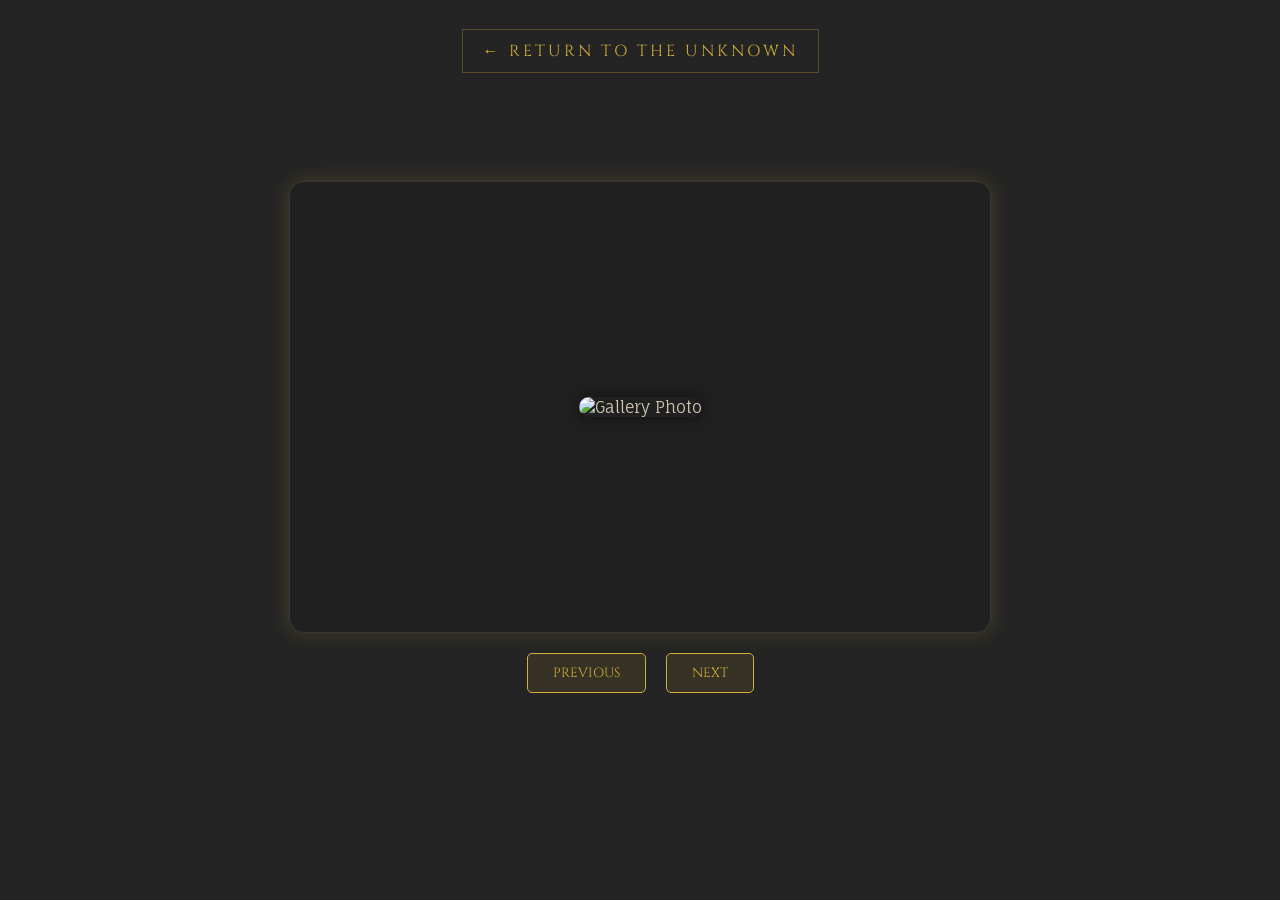
==== album.html @ 3790bbdf "Create album.html" ====
<!DOCTYPE html>
<html lang="en">
<head>
    <meta charset="UTF-8">
    <meta name="viewport" content="width=device-width, initial-scale=1.0">
    <title>Moments of Illumination | Michael Evernaught</title>
    <link href="https://fonts.googleapis.com/css2?family=Cinzel:wght@400;700&family=Fauna+One&display=swap" rel="stylesheet">
    <style>
        body, html { 
            margin: 0; padding: 0; background-color: #242424; 
            color: #d1c7b1; font-family: 'Fauna One', serif;
        }

        .gallery-nav { padding: 40px 20px; text-align: center; }
        .nav-link {
            font-family: 'Cinzel', serif; color: #d4af37; text-decoration: none;
            text-transform: uppercase; letter-spacing: 3px;
            border: 1px solid rgba(212, 175, 55, 0.3); padding: 10px 20px;
        }

        /* Lightbox Container */
        .gallery-wrapper {
            display: flex;
            flex-direction: column;
            align-items: center;
            justify-content: center;
            min-height: 70vh;
            padding: 20px;
        }

        .lightbox {
            width: 700px;
            height: 450px;
            background: rgba(30, 30, 30, 0.6);
            border: 1px solid rgba(255, 255, 255, 0.1);
            box-shadow: 0 0 20px rgba(212, 175, 55, 0.2);
            border-radius: 15px;
            display: flex;
            align-items: center;
            justify-content: center;
            overflow: hidden;
            position: relative;
        }

        .lightbox img {
            max-width: 95%;
            max-height: 95%;
            border-radius: 10px;
            box-shadow: 0 0 15px rgba(0,0,0,0.5);
            transition: opacity 0.5s ease;
        }

        /* Buttons */
        .controls {
            margin-top: 20px;
            display: flex;
            gap: 20px;
        }

        button {
            background: rgba(212, 175, 55, 0.1);
            color: #d4af37;
            border: 1px solid #d4af37;
            padding: 10px 25px;
            font-family: 'Cinzel', serif;
            cursor: pointer;
            border-radius: 5px;
            transition: all 0.3s;
        }

        button:hover {
            background: rgba(212, 175, 55, 0.2);
            box-shadow: 0 0 10px rgba(212, 175, 55, 0.3);
        }

        @media (max-width: 800px) {
            .lightbox { width: 90vw; height: 60vw; }
        }

/* Magical Pixie Dust FX Styles */
.sparkle-trail {
    position: fixed;
    pointer-events: none;
    background: #fff;
    border-radius: 50%;
    z-index: 9999;
    box-shadow: 0 0 10px 1px var(--glow);
    animation: pixie-fade 1.5s cubic-bezier(0.1, 0.4, 0.4, 1) forwards;
}

@keyframes pixie-fade {
    0% { transform: translate(0, 0) scale(1) rotate(0deg); opacity: 0.8; }
    100% { transform: translate(var(--dx), var(--dy)) scale(0) rotate(360deg); opacity: 0; }
}

.magical-pop {
    position: fixed;
    pointer-events: none;
    width: 3px;
    height: 3px;
    background: white;
    z-index: 11000;
    border-radius: 50%;
    animation: pop-out 0.8s ease-out forwards;
}

@keyframes pop-out {
    0% { transform: translate(0, 0) scale(1); opacity: 1; }
    100% { transform: translate(var(--tx), var(--ty)) scale(0); opacity: 0; }
}
    </style>
</head>
<body>

    <div class="gallery-nav">
        <a href="index.html" class="nav-link">← Return to the Unknown</a>
    </div>

    <div class="gallery-wrapper">
        <div class="lightbox" id="lightbox">
            <img id="galleryImg" src="Images/album/1.jpg" alt="Gallery Photo">
        </div>
        <div class="controls">
            <button onclick="changePhoto(-1)">PREVIOUS</button>
            <button onclick="changePhoto(1)">NEXT</button>
        </div>
    </div>

    <script>
        const totalPhotos = 5; 
        let currentIndex = 1;
        const imgElement = document.getElementById('galleryImg');

        function changePhoto(direction) {
            currentIndex += direction;
            if (currentIndex > totalPhotos) currentIndex = 1;
            if (currentIndex < 1) currentIndex = totalPhotos;
            
            imgElement.style.opacity = 0;
            setTimeout(() => {
                imgElement.src = `Images/album/${currentIndex}.jpg`;
                imgElement.style.opacity = 1;
            }, 300);
        }

/**
 * MAGICAL EFFECTS: Pixie Dust & Pop
 */
document.addEventListener('mousemove', function(e) {
    const particlesPerStep = 3; 
    for (let i = 0; i < particlesPerStep; i++) {
        if (Math.random() > 0.4) continue;
        const sparkle = document.createElement('div');
        sparkle.className = 'sparkle-trail';
        const size = Math.random() * 5 + 2;
        sparkle.style.width = size + 'px';
        sparkle.style.height = size + 'px';
        sparkle.style.left = e.clientX + 'px';
        sparkle.style.top = e.clientY + 'px';
        const dx = (Math.random() - 0.5) * 50;
        const dy = (Math.random() * 30) + 10; 
        sparkle.style.setProperty('--dx', `${dx}px`);
        sparkle.style.setProperty('--dy', `${dy}px`);
        const glowColors = ['#d4af37', '#e5c687', '#ffffff', '#f1d38e'];
        const color = glowColors[Math.floor(Math.random() * glowColors.length)];
        sparkle.style.setProperty('--glow', color);
        sparkle.style.background = color;
        document.body.appendChild(sparkle);
        setTimeout(() => sparkle.remove(), 1500);
    }
});

document.addEventListener('mousedown', function(e) {
    const particleCount = 20;
    for (let i = 0; i < particleCount; i++) {
        const particle = document.createElement('div');
        particle.className = 'magical-pop';
        particle.style.left = e.clientX + 'px';
        particle.style.top = e.clientY + 'px';
        const angle = Math.random() * Math.PI * 2;
        const distance = 60 + Math.random() * 100;
        const tx = Math.cos(angle) * distance;
        const ty = Math.sin(angle) * distance;
        particle.style.setProperty('--tx', `${tx}px`);
        particle.style.setProperty('--ty', `${ty}px`);
        const colors = ['#e5c687', '#d4af37', '#ffffff', '#f1d38e'];
        particle.style.background = colors[Math.floor(Math.random() * colors.length)];
        document.body.appendChild(particle);
        setTimeout(() => particle.remove(), 800);
    }
});


    </script>
</body>
</html>
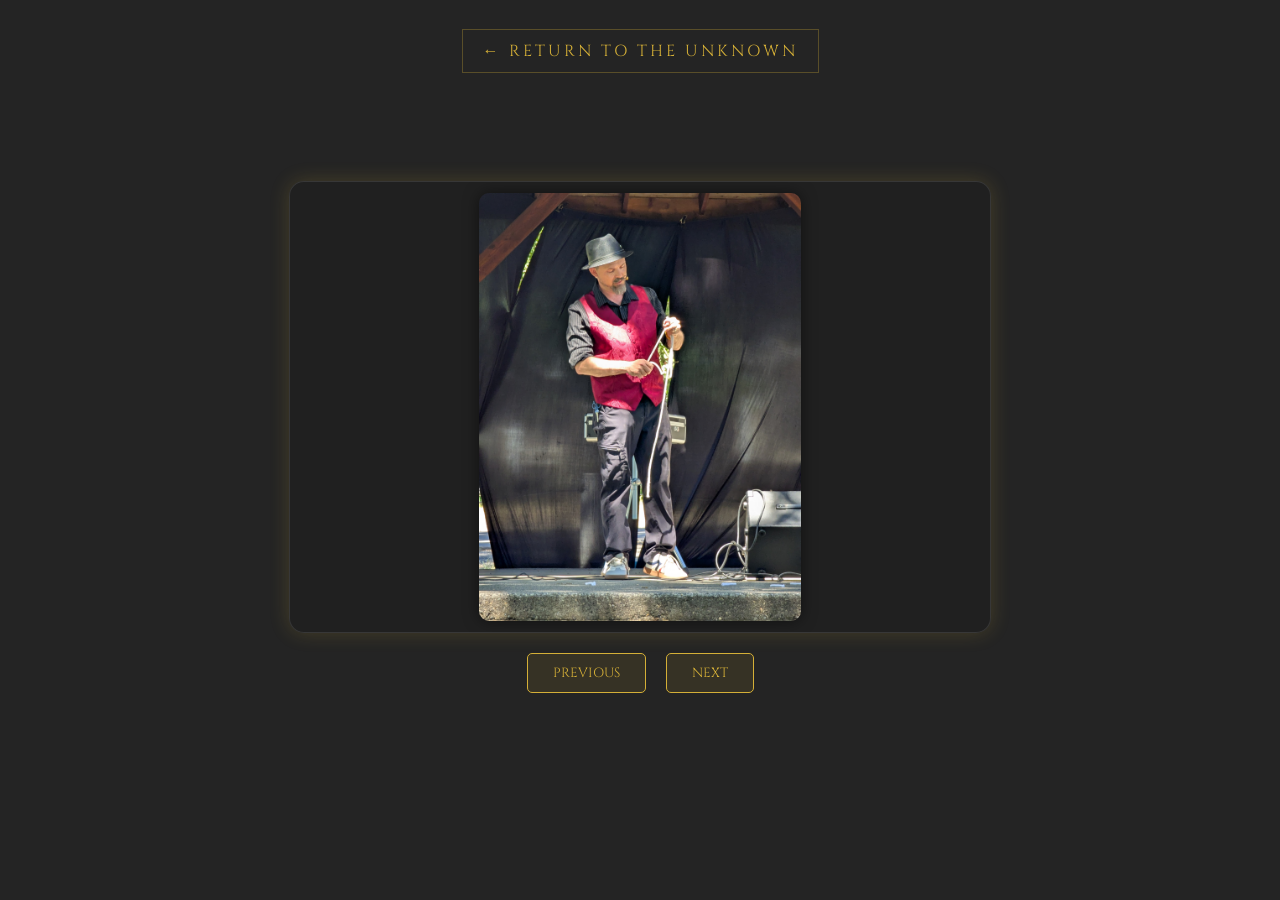
==== commit 662381cf: "Update album.html" ====
--- a/album.html
+++ b/album.html
@@ -118,7 +118,7 @@
 
     <div class="gallery-wrapper">
         <div class="lightbox" id="lightbox">
-            <img id="galleryImg" src="Images/album/1.jpg" alt="Gallery Photo">
+            <img id="galleryImg" src="Images/gallery/1.jpg" alt="Gallery Photo">
         </div>
         <div class="controls">
             <button onclick="changePhoto(-1)">PREVIOUS</button>
@@ -138,7 +138,7 @@
             
             imgElement.style.opacity = 0;
             setTimeout(() => {
-                imgElement.src = `Images/album/${currentIndex}.jpg`;
+                imgElement.src = `Images/gallery/${currentIndex}.jpg`;
                 imgElement.style.opacity = 1;
             }, 300);
         }
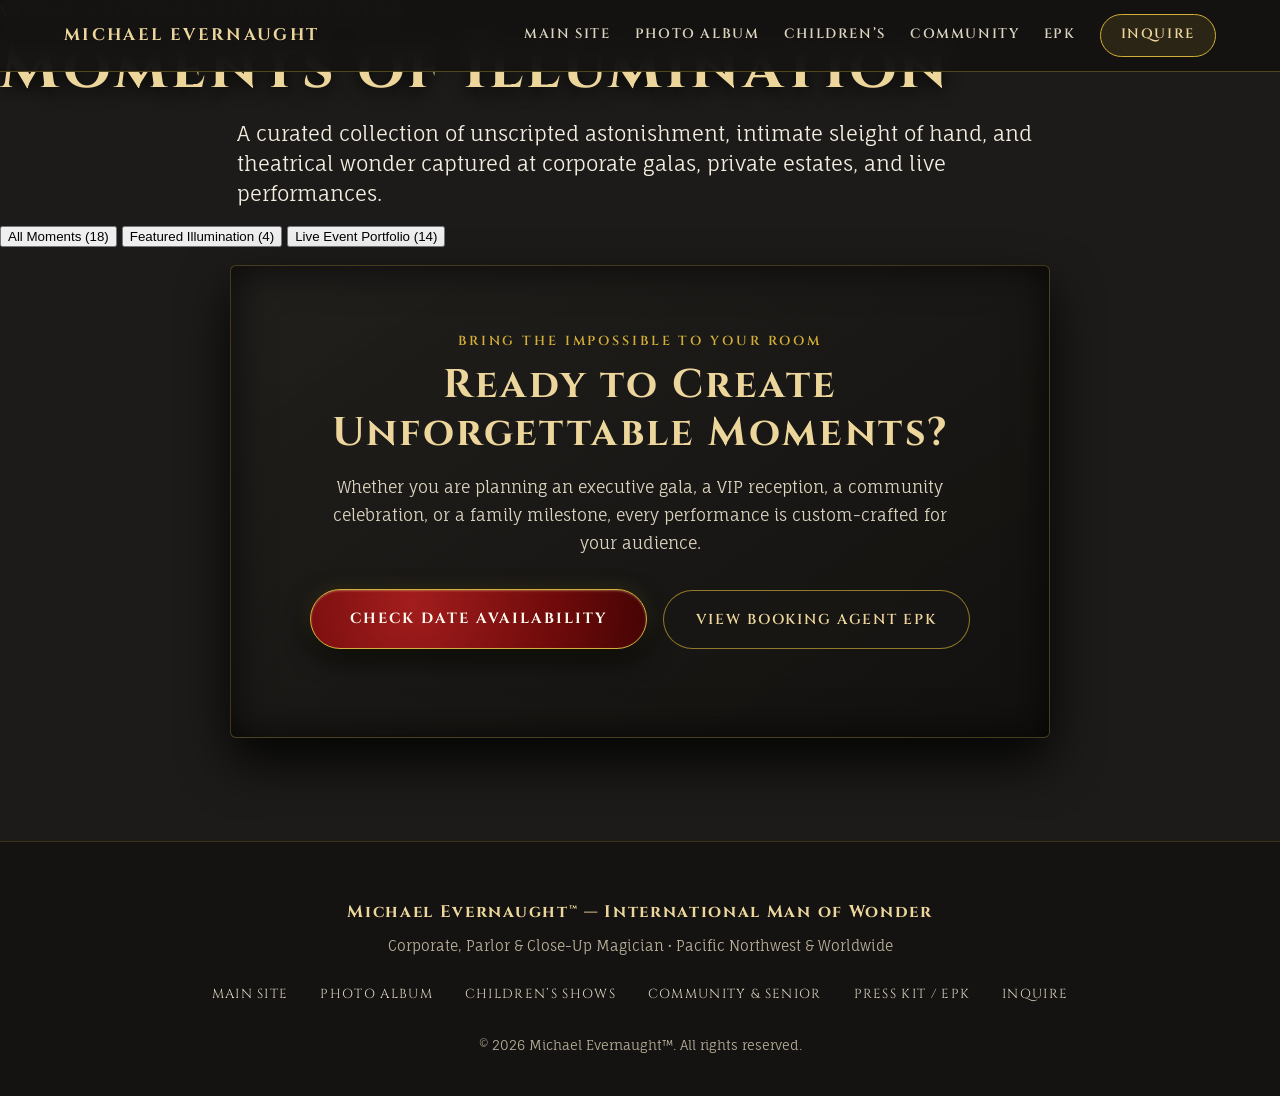
==== commit 06853f27: "Update album.html" ====
--- a/album.html
+++ b/album.html
@@ -3,194 +3,171 @@
 <head>
     <meta charset="UTF-8">
     <meta name="viewport" content="width=device-width, initial-scale=1.0">
-    <title>Moments of Illumination | Michael Evernaught</title>
-    <link href="https://fonts.googleapis.com/css2?family=Cinzel:wght@400;700&family=Fauna+One&display=swap" rel="stylesheet">
-    <style>
-        body, html { 
-            margin: 0; padding: 0; background-color: #242424; 
-            color: #d1c7b1; font-family: 'Fauna One', serif;
-        }
 
-        .gallery-nav { padding: 40px 20px; text-align: center; }
-        .nav-link {
-            font-family: 'Cinzel', serif; color: #d4af37; text-decoration: none;
-            text-transform: uppercase; letter-spacing: 3px;
-            border: 1px solid rgba(212, 175, 55, 0.3); padding: 10px 20px;
-        }
+    <!-- Primary Meta Tags -->
+    <title>Moments of Illumination — Photo Portfolio | Michael Evernaught</title>
+    <meta name="title" content="Moments of Illumination — Photo Portfolio | Michael Evernaught">
+    <meta name="description" content="Explore Moments of Illumination: live photography capturing Michael Evernaught's close-up sleight of hand, parlor magic, and astonished audiences at corporate galas and private events.">
+    <meta name="keywords" content="michael evernaught photos, live magic photography, corporate magician portfolio, sleight of hand gallery, moments of illumination">
+    <meta name="author" content="Michael Evernaught">
+    <link rel="canonical" href="https://michaelevernaught.com/album.html">
 
-        /* Lightbox Container */
-        .gallery-wrapper {
-            display: flex;
-            flex-direction: column;
-            align-items: center;
-            justify-content: center;
-            min-height: 70vh;
-            padding: 20px;
-        }
+    <!-- Open Graph / Facebook -->
+    <meta property="og:type" content="website">
+    <meta property="og:url" content="https://michaelevernaught.com/album.html">
+    <meta property="og:title" content="Moments of Illumination — Photo Portfolio | Michael Evernaught">
+    <meta property="og:description" content="A curated visual archive of live close-up sleight of hand, parlor illusions, and unforgettable guest reactions.">
+    <meta property="og:image" content="https://michaelevernaught.com/Images/hero.png">
 
-        .lightbox {
-            width: 700px;
-            height: 450px;
-            background: rgba(30, 30, 30, 0.6);
-            border: 1px solid rgba(255, 255, 255, 0.1);
-            box-shadow: 0 0 20px rgba(212, 175, 55, 0.2);
-            border-radius: 15px;
-            display: flex;
-            align-items: center;
-            justify-content: center;
-            overflow: hidden;
-            position: relative;
-        }
+    <!-- Twitter -->
+    <meta name="twitter:card" content="summary_large_image">
+    <meta name="twitter:url" content="https://michaelevernaught.com/album.html">
+    <meta name="twitter:title" content="Moments of Illumination — Photo Portfolio | Michael Evernaught">
+    <meta name="twitter:description" content="A curated visual archive of live close-up sleight of hand, parlor illusions, and unforgettable guest reactions.">
+    <meta name="twitter:image" content="https://michaelevernaught.com/Images/hero.png">
 
-        .lightbox img {
-            max-width: 95%;
-            max-height: 95%;
-            border-radius: 10px;
-            box-shadow: 0 0 15px rgba(0,0,0,0.5);
-            transition: opacity 0.5s ease;
-        }
+    <!-- Preconnect & Google Fonts -->
+    <link rel="preconnect" href="https://fonts.googleapis.com">
+    <link rel="preconnect" href="https://fonts.gstatic.com" crossorigin>
+    <link rel="stylesheet" href="https://fonts.googleapis.com/css2?family=Cinzel:wght@400;600;700&family=Fauna+One&display=swap">
 
-        /* Buttons */
-        .controls {
-            margin-top: 20px;
-            display: flex;
-            gap: 20px;
-        }
+    <!-- Structured Data: ImageGallery -->
+    <script type="application/ld+json">
+    {
+      "@context": "https://schema.org",
+      "@type": "ImageGallery",
+      "name": "Moments of Illumination — Michael Evernaught Live Performance Portfolio",
+      "description": "Photographic portfolio of Michael Evernaught performing close-up, roaming cocktail, and parlor stage magic across the Pacific Northwest and worldwide.",
+      "url": "https://michaelevernaught.com/album.html",
+      "author": {
+        "@type": "Person",
+        "name": "Michael Evernaught"
+      }
+    }
+    </script>
 
-        button {
-            background: rgba(212, 175, 55, 0.1);
-            color: #d4af37;
-            border: 1px solid #d4af37;
-            padding: 10px 25px;
-            font-family: 'Cinzel', serif;
-            cursor: pointer;
-            border-radius: 5px;
-            transition: all 0.3s;
-        }
-
-        button:hover {
-            background: rgba(212, 175, 55, 0.2);
-            box-shadow: 0 0 10px rgba(212, 175, 55, 0.3);
-        }
-
-        @media (max-width: 800px) {
-            .lightbox { width: 90vw; height: 60vw; }
-        }
-
-/* Magical Pixie Dust FX Styles */
-.sparkle-trail {
-    position: fixed;
-    pointer-events: none;
-    background: #fff;
-    border-radius: 50%;
-    z-index: 9999;
-    box-shadow: 0 0 10px 1px var(--glow);
-    animation: pixie-fade 1.5s cubic-bezier(0.1, 0.4, 0.4, 1) forwards;
-}
-
-@keyframes pixie-fade {
-    0% { transform: translate(0, 0) scale(1) rotate(0deg); opacity: 0.8; }
-    100% { transform: translate(var(--dx), var(--dy)) scale(0) rotate(360deg); opacity: 0; }
-}
-
-.magical-pop {
-    position: fixed;
-    pointer-events: none;
-    width: 3px;
-    height: 3px;
-    background: white;
-    z-index: 11000;
-    border-radius: 50%;
-    animation: pop-out 0.8s ease-out forwards;
-}
-
-@keyframes pop-out {
-    0% { transform: translate(0, 0) scale(1); opacity: 1; }
-    100% { transform: translate(var(--tx), var(--ty)) scale(0); opacity: 0; }
-}
-    </style>
+    <link rel="stylesheet" href="./Styles/style.css">
 </head>
 <body>
+    <!-- UNIFIED STICKY NAVIGATION -->
+    <nav class="site-nav" aria-label="Primary Navigation">
+        <div class="nav-container">
+            <a href="./index.html" class="nav-brand">Michael Evernaught</a>
+            <button class="nav-toggle" type="button" aria-expanded="false" aria-controls="primary-nav-links" aria-label="Toggle navigation menu">
+                <span class="nav-toggle-bar"></span>
+                <span class="nav-toggle-bar"></span>
+                <span class="nav-toggle-bar"></span>
+            </button>
+            <div class="nav-links" id="primary-nav-links">
+                <a href="./index.html">Main Site</a>
+                <a href="./album.html" aria-current="page">Photo Album</a>
+                <a href="./childrens.html">Children&rsquo;s</a>
+                <a href="./community.html">Community</a>
+                <a href="./epk.html">EPK</a>
+                <a href="./index.html#contact" class="nav-cta">Inquire</a>
+            </div>
+        </div>
+    </nav>
 
-    <div class="gallery-nav">
-        <a href="index.html" class="nav-link">← Return to the Unknown</a>
+    <!-- ACCESSIBLE FULL-SCREEN LIGHTBOX MODAL -->
+    <div id="lightbox" role="dialog" aria-modal="true" aria-label="Enlarged Portfolio Photograph" onclick="closeLightbox()">
+        <button type="button" class="close-lightbox" aria-label="Close gallery view" onclick="event.stopPropagation(); closeLightbox();">&times;</button>
+        <button type="button" id="lightbox-prev" class="lightbox-nav prev" aria-label="Previous image" onclick="event.stopPropagation(); navigateLightbox(-1);">&#10094;</button>
+        <div id="lightbox-content-container" onclick="event.stopPropagation()">
+            <img id="lightbox-img" src="" alt="">
+            <video id="lightbox-video" controls playsinline></video>
+            <div class="lightbox-meta">
+                <div id="lightbox-caption"></div>
+                <div id="lightbox-counter"></div>
+            </div>
+        </div>
+        <button type="button" id="lightbox-next" class="lightbox-nav next" aria-label="Next image" onclick="event.stopPropagation(); navigateLightbox(1);">&#10095;</button>
     </div>
 
-    <div class="gallery-wrapper">
-        <div class="lightbox" id="lightbox">
-            <img id="galleryImg" src="Images/gallery/1.jpg" alt="Gallery Photo">
+    <main id="top">
+        <!-- 1. INNER-PAGE HEADER -->
+        <header class="page-header">
+            <div class="page-header-inner">
+                <p class="hero-kicker">Visual Archive &amp; Live Portfolio</p>
+                <h1>Moments of Illumination</h1>
+                <p class="subtitle">
+                    A curated collection of unscripted astonishment, intimate sleight of hand, and theatrical wonder captured at corporate galas, private estates, and live performances.
+                </p>
+            </div>
+        </header>
+
+        <!-- 2. INTERACTIVE PORTFOLIO FILTER & PHOTO GRID -->
+        <section class="album-section" aria-label="Photography Portfolio">
+            <div class="album-filter-bar" role="group" aria-label="Filter photographs by collection">
+                <button type="button" class="filter-btn active" data-filter="all" aria-pressed="true">All Moments (18)</button>
+                <button type="button" class="filter-btn" data-filter="featured" aria-pressed="false">Featured Illumination (4)</button>
+                <button type="button" class="filter-btn" data-filter="events" aria-pressed="false">Live Event Portfolio (14)</button>
+            </div>
+
+            <div id="album-grid" class="album-grid" aria-live="polite">
+                <!-- Populated dynamically by Scripts/main.js -->
+            </div>
+        </section>
+
+        <!-- 3. BOTTOM BOOKING CTA -->
+        <section class="contact-wrap" style="padding-top: 1rem;">
+            <div class="contact-card filigree-frame">
+                <p class="section-eyebrow">Bring the Impossible to Your Room</p>
+                <h2 class="section-title">Ready to Create Unforgettable Moments?</h2>
+                <p class="contact-subtext">
+                    Whether you are planning an executive gala, a VIP reception, a community celebration, or a family milestone, every performance is custom-crafted for your audience.
+                </p>
+                <div class="hero-cta-group" style="margin-bottom: 1.5rem;">
+                    <a href="./index.html#contact" class="wax-seal">Check Date Availability</a>
+                    <a href="./epk.html" class="btn-secondary">View Booking Agent EPK</a>
+                </div>
+            </div>
+        </section>
+    </main>
+
+    <footer class="site-footer">
+        <div class="footer-inner">
+            <p class="footer-brand">Michael Evernaught&trade; &mdash; International Man of Wonder</p>
+            <p class="footer-meta">Corporate, Parlor &amp; Close-Up Magician &bull; Pacific Northwest &amp; Worldwide</p>
+            <nav class="footer-links" aria-label="Footer Navigation">
+                <a href="./index.html">Main Site</a>
+                <a href="./album.html" aria-current="page">Photo Album</a>
+                <a href="./childrens.html">Children&rsquo;s Shows</a>
+                <a href="./community.html">Community &amp; Senior</a>
+                <a href="./epk.html">Press Kit / EPK</a>
+                <a href="./index.html#contact">Inquire</a>
+            </nav>
+            <p class="footer-copy">&copy; 2026 Michael Evernaught&trade;. All rights reserved.</p>
         </div>
-        <div class="controls">
-            <button onclick="changePhoto(-1)">PREVIOUS</button>
-            <button onclick="changePhoto(1)">NEXT</button>
-        </div>
-    </div>
+    </footer>
 
+    <!-- Portfolio Dataset: Featured Illumination (Images/gallery/1..4) + Live Event Portfolio (Images/1..14) -->
     <script>
-        const totalPhotos = 5; 
-        let currentIndex = 1;
-        const imgElement = document.getElementById('galleryImg');
+        const albumPhotos = [
+            // Featured Illumination Series (Images/gallery/)
+            { src: './Images/gallery/1.jpg', category: 'featured', tag: 'Featured Illumination', caption: 'In the spotlight — classical sleight of hand framed in shadow and gold' },
+            { src: './Images/gallery/2.jpg', category: 'featured', tag: 'Featured Illumination', caption: 'A study in mystery — precision card artistry in intimate lighting' },
+            { src: './Images/gallery/3.jpg', category: 'featured', tag: 'Featured Illumination', caption: 'The threshold of wonder — theatrical illusion and psychological intrigue' },
+            { src: './Images/gallery/4.jpg', category: 'featured', tag: 'Featured Illumination', caption: 'An unforgettable finale — captivating the room in shared disbelief' },
 
-        function changePhoto(direction) {
-            currentIndex += direction;
-            if (currentIndex > totalPhotos) currentIndex = 1;
-            if (currentIndex < 1) currentIndex = totalPhotos;
-            
-            imgElement.style.opacity = 0;
-            setTimeout(() => {
-                imgElement.src = `Images/gallery/${currentIndex}.jpg`;
-                imgElement.style.opacity = 1;
-            }, 300);
-        }
-
-/**
- * MAGICAL EFFECTS: Pixie Dust & Pop
- */
-document.addEventListener('mousemove', function(e) {
-    const particlesPerStep = 3; 
-    for (let i = 0; i < particlesPerStep; i++) {
-        if (Math.random() > 0.4) continue;
-        const sparkle = document.createElement('div');
-        sparkle.className = 'sparkle-trail';
-        const size = Math.random() * 5 + 2;
-        sparkle.style.width = size + 'px';
-        sparkle.style.height = size + 'px';
-        sparkle.style.left = e.clientX + 'px';
-        sparkle.style.top = e.clientY + 'px';
-        const dx = (Math.random() - 0.5) * 50;
-        const dy = (Math.random() * 30) + 10; 
-        sparkle.style.setProperty('--dx', `${dx}px`);
-        sparkle.style.setProperty('--dy', `${dy}px`);
-        const glowColors = ['#d4af37', '#e5c687', '#ffffff', '#f1d38e'];
-        const color = glowColors[Math.floor(Math.random() * glowColors.length)];
-        sparkle.style.setProperty('--glow', color);
-        sparkle.style.background = color;
-        document.body.appendChild(sparkle);
-        setTimeout(() => sparkle.remove(), 1500);
-    }
-});
-
-document.addEventListener('mousedown', function(e) {
-    const particleCount = 20;
-    for (let i = 0; i < particleCount; i++) {
-        const particle = document.createElement('div');
-        particle.className = 'magical-pop';
-        particle.style.left = e.clientX + 'px';
-        particle.style.top = e.clientY + 'px';
-        const angle = Math.random() * Math.PI * 2;
-        const distance = 60 + Math.random() * 100;
-        const tx = Math.cos(angle) * distance;
-        const ty = Math.sin(angle) * distance;
-        particle.style.setProperty('--tx', `${tx}px`);
-        particle.style.setProperty('--ty', `${ty}px`);
-        const colors = ['#e5c687', '#d4af37', '#ffffff', '#f1d38e'];
-        particle.style.background = colors[Math.floor(Math.random() * colors.length)];
-        document.body.appendChild(particle);
-        setTimeout(() => particle.remove(), 800);
-    }
-});
-
-
+            // Live Event Portfolio (Images/1..14)
+            { src: './Images/1.jpg', category: 'events', tag: 'VIP Close-Up', caption: 'Intimate close-up sleight of hand captivating VIP reception guests' },
+            { src: './Images/2.jpg', category: 'events', tag: 'Roaming Magic', caption: 'Michael Evernaught performing interactive card magic during cocktail hour' },
+            { src: './Images/3.jpg', category: 'events', tag: 'Parlor Experience', caption: 'Astonished guest reactions during a live parlor magic showcase' },
+            { src: './Images/4.jpg', category: 'events', tag: 'Sleight of Hand', caption: 'Precision sleight of hand performed inches from the audience' },
+            { src: './Images/5.jpg', category: 'events', tag: 'Stage & Gala', caption: 'Theatrical storytelling and psychological illusion on stage' },
+            { src: './Images/6.jpg', category: 'events', tag: 'Corporate Event', caption: 'Engaging executives and guests with interactive close-up wonder' },
+            { src: './Images/7.jpg', category: 'events', tag: 'Gala Evening', caption: 'Shared laughter and disbelief during an evening gala performance' },
+            { src: './Images/8.jpg', category: 'events', tag: 'Private Gathering', caption: 'Bespoke parlor magic crafted for distinguished private celebrations' },
+            { src: './Images/9.jpg', category: 'events', tag: 'Cocktail Reception', caption: 'Roaming cocktail hour magic that sparks effortless conversation' },
+            { src: './Images/10.jpg', category: 'events', tag: 'Pacific Northwest', caption: 'A moment of impossible mystery in the Columbia River Gorge' },
+            { src: './Images/11.jpg', category: 'events', tag: 'Audience Spotlight', caption: 'Celebrated audience participation during a featured stage routine' },
+            { src: './Images/12.jpg', category: 'events', tag: 'Close-Up Miracle', caption: 'Up-close illusions leaving guests with a lasting personal memory' },
+            { src: './Images/13.jpg', category: 'events', tag: 'Luxury Entertainment', caption: 'Refined evening entertainment for corporate and VIP events' },
+            { src: './Images/14.png', category: 'events', tag: 'Portrait', caption: 'Michael Evernaught — International Man of Wonder' }
+        ];
     </script>
+    <script src="./Scripts/main.js"></script>
+    <script type="module" src="https://static.cloudflareinsights.com/beacon.min.js/v4bc70e2c01a94c73b74392e4234840661791215815920" integrity="sha512-L0ha0OXavK/8okipN9F8BtP84dg9DUhPERbBXzwI6dgTA55d2+yweo3pn5CSFYs45/r8md2+xvUPtTdvTNRfjA==" data-cf-beacon='{"version":"2024.11.0","token":"f55f7c24190f4b25b5bda3b40b093743","r":1,"spa":2}' crossorigin="anonymous"></script>
 </body>
 </html>
--- a/Styles/style.css
+++ b/Styles/style.css
@@ -0,0 +1,1278 @@
+/* ==========================================
+   1. CSS Variables & Design Tokens
+   ========================================== */
+:root {
+    /* Typography (Loaded via <link rel="preconnect"> in index.html) */
+    --font-main: 'Fauna One', Georgia, serif;
+    --font-heading: 'Cinzel', Georgia, serif;
+
+    /* Luxury Dark Palette (WCAG AA/AAA Calibrated) */
+    --color-bg-base: #1c1b19;
+    --color-bg-alt: #24221f;
+    --color-bg-elevated: #141311;
+    --color-text: #ddd4c0;          /* >10.5:1 on #1c1b19 (WCAG AAA) */
+    --color-text-muted: #b8ae99;    /* >6.8:1 on #1c1b19 (WCAG AA+) */
+    --color-gold: #d4af37;          /* >7.8:1 on #1c1b19 (WCAG AAA) */
+    --color-gold-light: #edd69c;    /* >11.8:1 on #1c1b19 (WCAG AAA) */
+    --color-gold-dim: rgba(212, 175, 55, 0.32);
+
+    /* Borders & Depth */
+    --border-gold: 1px solid var(--color-gold-dim);
+    --border-gold-strong: 1.5px solid var(--color-gold);
+    --shadow-heavy: 0 24px 50px rgba(0, 0, 0, 0.82);
+    --shadow-subtle: 0 10px 30px rgba(0, 0, 0, 0.45);
+}
+
+/* ==========================================
+   2. Global Resets & Base Typography
+   ========================================== */
+*, *::before, *::after {
+    box-sizing: border-box;
+}
+
+html {
+    scroll-behavior: smooth;
+    scroll-padding-top: 84px;
+}
+
+body {
+    margin: 0;
+    padding: 0;
+    background-color: var(--color-bg-base);
+    color: var(--color-text);
+    font-family: var(--font-main);
+    font-size: 1rem;
+    line-height: 1.75;
+    overflow-x: hidden;
+    -webkit-font-smoothing: antialiased;
+    -moz-osx-font-smoothing: grayscale;
+}
+
+/* Shared Display Heading Font */
+h1, h2, h3,
+.nav-brand, .nav-links a,
+.hero-kicker, .wax-seal, .btn-secondary, .btn-epk,
+.experience-tag, .form-group label,
+#lightbox-caption, .close-lightbox {
+    font-family: var(--font-heading);
+}
+
+/* Focus Visibility for Keyboard Accessibility */
+a:focus-visible,
+button:focus-visible,
+input:focus-visible,
+select:focus-visible,
+textarea:focus-visible {
+    outline: 2px solid var(--color-gold-light);
+    outline-offset: 3px;
+}
+
+/* ==========================================
+   3. Reusable Layout & Framing Primitives
+   ========================================== */
+.section-header {
+    max-width: 780px;
+    margin: 0 auto 3rem auto;
+    text-align: center;
+}
+
+.section-eyebrow {
+    margin: 0 0 0.5rem 0;
+    font-family: var(--font-heading);
+    font-size: 0.82rem;
+    font-weight: 600;
+    letter-spacing: 0.22em;
+    text-transform: uppercase;
+    color: var(--color-gold);
+}
+
+.section-title {
+    margin: 0 0 1rem 0;
+    font-size: clamp(1.85rem, 3.5vw, 2.5rem);
+    font-weight: 700;
+    letter-spacing: 0.06em;
+    line-height: 1.2;
+    color: var(--color-gold-light);
+}
+
+.section-title-sm {
+    margin: 0;
+    font-size: clamp(1.25rem, 2.2vw, 1.5rem);
+    font-weight: 600;
+    letter-spacing: 0.12em;
+    text-transform: uppercase;
+    color: var(--color-gold-light);
+}
+
+.section-lead {
+    margin: 0 auto;
+    max-width: 65ch;
+    font-size: 1.05rem;
+    line-height: 1.75;
+    color: var(--color-text);
+}
+
+.filigree-frame {
+    position: relative;
+    padding: clamp(2rem, 5vw, 4rem) clamp(1.5rem, 4.5vw, 3.5rem);
+    background: linear-gradient(145deg, rgba(34, 32, 29, 0.92) 0%, rgba(18, 17, 15, 0.98) 100%);
+    border: 1px solid rgba(212, 175, 55, 0.24);
+    box-shadow: inset 0 0 40px rgba(0, 0, 0, 0.7), var(--shadow-heavy);
+    border-radius: 6px;
+}
+
+/* Star Bullet Lists (Strictly Scoped to Direct Children) */
+.services-list {
+    list-style: none;
+    padding: 0;
+    margin: 1.5rem 0 0 0;
+    text-align: left;
+}
+
+.services-list > li {
+    position: relative;
+    padding-left: 1.75rem;
+    margin-bottom: 0.85rem;
+    font-size: 0.96rem;
+    line-height: 1.65;
+    color: var(--color-text);
+}
+
+.services-list > li::before {
+    content: "✦";
+    position: absolute;
+    left: 0;
+    top: 0;
+    color: var(--color-gold);
+}
+
+/* ==========================================
+   4. Sticky Navigation Bar
+   ========================================== */
+.site-nav {
+    position: fixed;
+    top: 0;
+    left: 0;
+    width: 100%;
+    z-index: 9000;
+    background: rgba(20, 19, 17, 0.94);
+    backdrop-filter: blur(12px);
+    -webkit-backdrop-filter: blur(12px);
+    border-bottom: var(--border-gold);
+}
+
+.nav-container {
+    max-width: 1280px;
+    margin: 0 auto;
+    padding: 0.85rem 5%;
+    display: flex;
+    justify-content: space-between;
+    align-items: center;
+    gap: 1.5rem;
+}
+
+.nav-brand {
+    color: var(--color-gold-light);
+    text-decoration: none;
+    font-size: 1.05rem;
+    font-weight: 700;
+    letter-spacing: 0.14em;
+    text-transform: uppercase;
+    white-space: nowrap;
+}
+
+.nav-links {
+    display: flex;
+    align-items: center;
+    gap: 1.5rem;
+}
+
+.nav-links a {
+    color: var(--color-text);
+    text-decoration: none;
+    font-size: 0.85rem;
+    font-weight: 600;
+    letter-spacing: 0.12em;
+    text-transform: uppercase;
+    padding: 0.4rem 0;
+    transition: color 0.25s ease;
+}
+
+.nav-links a:hover {
+    color: var(--color-gold-light);
+}
+
+.nav-links a.nav-cta {
+    padding: 0.55rem 1.25rem;
+    border: 1px solid var(--color-gold);
+    border-radius: 999px;
+    background: rgba(212, 175, 55, 0.12);
+    color: var(--color-gold-light);
+    transition: background 0.25s ease, transform 0.2s ease, box-shadow 0.25s ease;
+}
+
+.nav-links a.nav-cta:hover {
+    background: var(--color-gold);
+    color: #141311;
+    transform: translateY(-1px);
+    box-shadow: 0 4px 16px rgba(212, 175, 55, 0.35);
+}
+
+.nav-toggle {
+    display: none;
+    background: transparent;
+    border: 1px solid var(--color-gold-dim);
+    border-radius: 4px;
+    width: 44px;
+    height: 44px;
+    padding: 10px;
+    cursor: pointer;
+    flex-direction: column;
+    justify-content: space-around;
+    align-items: center;
+}
+
+.nav-toggle-bar {
+    display: block;
+    width: 22px;
+    height: 2px;
+    background-color: var(--color-gold-light);
+    transition: transform 0.25s ease, opacity 0.25s ease;
+}
+
+/* ==========================================
+   5. Hero Section (Above the Fold)
+   ========================================== */
+.hero-banner {
+    position: relative;
+    background: url('../Images/hero.png') no-repeat center top / cover;
+    background-attachment: scroll; /* Prevents iOS Safari zoom/pixelation bug */
+    min-height: 100svh;
+    padding: 110px 5% 48px 5%;
+    display: flex;
+    flex-direction: column;
+    justify-content: flex-end;
+    align-items: center;
+    text-align: center;
+    overflow: hidden;
+}
+
+@media (min-width: 1024px) and (hover: hover) {
+    .hero-banner {
+        background-attachment: fixed;
+    }
+}
+
+.hero-overlay {
+    position: absolute;
+    inset: 0;
+    background: linear-gradient(
+        to bottom,
+        rgba(18, 17, 15, 0.2) 0%,
+        rgba(18, 17, 15, 0.45) 45%,
+        rgba(20, 19, 17, 0.92) 85%,
+        var(--color-bg-base) 100%
+    );
+    z-index: 1;
+}
+
+.hero-text {
+    position: relative;
+    z-index: 2;
+    width: 100%;
+    max-width: 900px;
+    padding: clamp(1.75rem, 4vw, 3rem) clamp(1.25rem, 4vw, 3.25rem);
+    background: rgba(16, 15, 13, 0.78);
+    backdrop-filter: blur(12px);
+    -webkit-backdrop-filter: blur(12px);
+    border: 1px solid rgba(212, 175, 55, 0.32);
+    border-radius: 8px;
+    box-shadow: 0 24px 60px rgba(0, 0, 0, 0.85);
+}
+
+.hero-kicker {
+    margin: 0 0 0.5rem 0;
+    font-size: clamp(0.78rem, 1.5vw, 0.92rem);
+    font-weight: 600;
+    letter-spacing: clamp(2px, 0.28em, 5px);
+    text-transform: uppercase;
+    color: var(--color-gold);
+}
+
+h1 {
+    margin: 0;
+    font-size: clamp(2.1rem, 5vw, 3.85rem);
+    font-weight: 700;
+    line-height: 1.12;
+    letter-spacing: 0.06em;
+    color: var(--color-gold-light);
+    text-shadow: 0 4px 18px rgba(0, 0, 0, 0.95);
+}
+
+.tm-mark {
+    font-size: 0.45em;
+    vertical-align: super;
+    margin-left: 0.08em;
+    font-weight: 400;
+    color: var(--color-gold);
+}
+
+.subtitle {
+    margin: 1rem auto 0.75rem auto;
+    max-width: 62ch;
+    font-size: clamp(1rem, 2vw, 1.22rem);
+    font-style: normal;
+    line-height: 1.55;
+    color: #f4eee1;
+}
+
+.hero-location {
+    margin: 0 auto 1.75rem auto;
+    font-size: clamp(0.82rem, 1.4vw, 0.92rem);
+    letter-spacing: 0.08em;
+    text-transform: uppercase;
+    color: var(--color-gold);
+}
+
+.hero-cta-group {
+    display: flex;
+    flex-wrap: wrap;
+    justify-content: center;
+    align-items: center;
+    gap: 1rem;
+    margin-bottom: 1.5rem;
+}
+
+/* Primary Conversion CTA (.wax-seal) — High Affordance & WCAG 1.4.11 Compliant */
+.wax-seal {
+    display: inline-flex;
+    align-items: center;
+    justify-content: center;
+    padding: 1rem 2.4rem;
+    background: radial-gradient(circle at 30% 25%, #a31d1d 0%, #6e0a0a 62%, #450404 100%);
+    color: #fff9ed;
+    border: var(--border-gold-strong);
+    border-radius: 999px;
+    box-shadow:
+        inset 0 1px 2px rgba(255, 228, 175, 0.35),
+        0 10px 26px rgba(0, 0, 0, 0.75),
+        0 0 18px rgba(212, 175, 55, 0.18);
+    font-size: 0.92rem;
+    font-weight: 700;
+    letter-spacing: 0.14em;
+    text-transform: uppercase;
+    text-decoration: none;
+    cursor: pointer;
+    transition: transform 0.25s ease, box-shadow 0.25s ease, border-color 0.25s ease;
+}
+
+.wax-seal:hover {
+    transform: translateY(-2px);
+    border-color: var(--color-gold-light);
+    box-shadow:
+        inset 0 1px 3px rgba(255, 238, 195, 0.5),
+        0 14px 32px rgba(0, 0, 0, 0.85),
+        0 0 26px rgba(212, 175, 55, 0.42);
+    color: #ffffff;
+}
+
+/* Secondary Hero CTA */
+.btn-secondary {
+    display: inline-flex;
+    align-items: center;
+    justify-content: center;
+    gap: 0.55rem;
+    padding: 1rem 2rem;
+    background: rgba(24, 23, 20, 0.85);
+    color: var(--color-gold-light);
+    border: 1.5px solid rgba(212, 175, 55, 0.65);
+    border-radius: 999px;
+    font-size: 0.9rem;
+    font-weight: 600;
+    letter-spacing: 0.12em;
+    text-transform: uppercase;
+    text-decoration: none;
+    transition: background 0.25s ease, color 0.25s ease, transform 0.25s ease;
+}
+
+.btn-secondary:hover {
+    background: rgba(212, 175, 55, 0.16);
+    border-color: var(--color-gold-light);
+    color: #ffffff;
+    transform: translateY(-2px);
+}
+
+.play-icon {
+    font-size: 0.8em;
+    color: var(--color-gold);
+}
+
+.hero-trust {
+    display: flex;
+    justify-content: center;
+    align-items: center;
+    gap: 0.65rem;
+    font-size: 0.85rem;
+    letter-spacing: 0.06em;
+    color: var(--color-text-muted);
+    border-top: 1px solid rgba(212, 175, 55, 0.18);
+    padding-top: 1rem;
+}
+
+.hero-trust strong {
+    color: var(--color-gold-light);
+    font-weight: 600;
+}
+
+.trust-divider {
+    color: var(--color-gold);
+    font-size: 0.75rem;
+}
+
+/* ==========================================
+   6. Client Social Proof Marquee
+   ========================================== */
+.client-marquee-section {
+    padding: 3rem 0;
+    background: var(--color-bg-elevated);
+    border-bottom: 1px solid rgba(212, 175, 55, 0.15);
+    overflow: hidden;
+}
+
+.client-marquee-title-wrap {
+    max-width: 1200px;
+    margin: 0 auto 1.5rem auto;
+    padding: 0 5%;
+    text-align: center;
+}
+
+.client-marquee-container {
+    position: relative;
+    width: 100%;
+    overflow: hidden;
+    padding: 1rem 0;
+    mask-image: linear-gradient(to right, transparent, black 12%, black 88%, transparent);
+    -webkit-mask-image: linear-gradient(to right, transparent, black 12%, black 88%, transparent);
+}
+
+.client-marquee-track {
+    display: flex;
+    width: max-content;
+    align-items: center;
+    gap: 2.25rem;
+    animation: clientMarqueeAnim 38s linear infinite;
+}
+
+.client-marquee-container:hover .client-marquee-track {
+    animation-play-state: paused;
+}
+
+@media (prefers-reduced-motion: reduce) {
+    .client-marquee-track {
+        animation: none;
+        flex-wrap: wrap;
+        width: 100%;
+        justify-content: center;
+    }
+}
+
+.client-pill {
+    display: flex;
+    align-items: center;
+    gap: 0.85rem;
+    padding: 0.65rem 1.35rem;
+    border-radius: 999px;
+    background: rgba(34, 32, 29, 0.85);
+    border: 1px solid rgba(212, 175, 55, 0.25);
+    box-shadow: var(--shadow-subtle);
+}
+
+.client-logo-box {
+    width: 48px;
+    height: 48px;
+    border-radius: 8px;
+    background: #f7f4ec;
+    padding: 5px;
+    display: flex;
+    align-items: center;
+    justify-content: center;
+    overflow: hidden;
+    flex-shrink: 0;
+}
+
+.client-logo-box img {
+    width: 100%;
+    height: 100%;
+    object-fit: contain; /* Preserves full rectangular logos without cropping */
+    display: block;
+}
+
+.client-name {
+    font-family: var(--font-heading);
+    font-size: 0.92rem;
+    font-weight: 600;
+    letter-spacing: 0.08em;
+    color: var(--color-text);
+    white-space: nowrap;
+}
+
+@keyframes clientMarqueeAnim {
+    0% { transform: translateX(0%); }
+    100% { transform: translateX(-50%); }
+}
+
+/* ==========================================
+   7. Video Highlight Reel Section
+   ========================================== */
+.video-section {
+    padding: clamp(4.5rem, 8vw, 6.5rem) 5%;
+    background: radial-gradient(circle at center, #2b2925 0%, var(--color-bg-base) 100%);
+    text-align: center;
+}
+
+.video-container {
+    max-width: 920px;
+    margin: 0 auto;
+    aspect-ratio: 16 / 9;
+    border: var(--border-gold);
+    border-radius: 6px;
+    box-shadow: var(--shadow-heavy);
+    overflow: hidden;
+    background: #000;
+}
+
+.video-container iframe {
+    width: 100%;
+    height: 100%;
+    border: 0;
+    display: block;
+}
+
+/* ==========================================
+   8. Signature Event Experiences (#services)
+   ========================================== */
+.services-section {
+    padding: clamp(4.5rem, 8vw, 6.5rem) 5%;
+    background: var(--color-bg-alt);
+}
+
+.experiences-grid {
+    max-width: 1240px;
+    margin: 0 auto;
+    display: grid;
+    grid-template-columns: repeat(auto-fit, minmax(300px, 1fr));
+    gap: 2rem;
+    align-items: stretch;
+}
+
+.experience-card {
+    display: flex;
+    flex-direction: column;
+    text-align: left;
+    padding: 2.25rem 2rem;
+    transition: transform 0.3s ease, border-color 0.3s ease;
+}
+
+.experience-card:hover {
+    transform: translateY(-4px);
+    border-color: rgba(212, 175, 55, 0.5);
+}
+
+.experience-tag {
+    align-self: flex-start;
+    display: inline-block;
+    padding: 0.3rem 0.8rem;
+    margin-bottom: 1rem;
+    font-size: 0.72rem;
+    font-weight: 700;
+    letter-spacing: 0.16em;
+    text-transform: uppercase;
+    color: var(--color-gold-light);
+    background: rgba(212, 175, 55, 0.12);
+    border: 1px solid rgba(212, 175, 55, 0.35);
+    border-radius: 999px;
+}
+
+.experience-card h3 {
+    margin: 0 0 0.85rem 0;
+    font-size: 1.4rem;
+    font-weight: 700;
+    letter-spacing: 0.04em;
+    color: var(--color-gold-light);
+}
+
+.experience-desc {
+    margin: 0;
+    font-size: 0.98rem;
+    line-height: 1.7;
+    color: var(--color-text);
+}
+
+.tech-specs-banner {
+    max-width: 1240px;
+    margin: 2.5rem auto 0 auto;
+    padding: 1.35rem 2rem;
+    background: rgba(20, 19, 17, 0.8);
+    border: 1px solid rgba(212, 175, 55, 0.3);
+    border-left: 4px solid var(--color-gold);
+    border-radius: 4px;
+    font-size: 0.96rem;
+    line-height: 1.65;
+    color: var(--color-text);
+    text-align: left;
+}
+
+.tech-specs-banner strong {
+    color: var(--color-gold-light);
+    font-family: var(--font-heading);
+    letter-spacing: 0.05em;
+}
+
+/* ==========================================
+   9. Gallery Carousel & Accessible Lightbox
+   ========================================== */
+.gallery-section {
+    padding: clamp(4.5rem, 8vw, 6.5rem) 5%;
+    background: var(--color-bg-base);
+    text-align: center;
+}
+
+.carousel-wrapper {
+    max-width: 920px;
+    margin: 0 auto;
+}
+
+.carousel-container {
+    position: relative;
+    border: var(--border-gold);
+    border-radius: 6px;
+    box-shadow: var(--shadow-heavy);
+    overflow: hidden;
+    background: #121110;
+}
+
+.carousel-track {
+    display: flex;
+    transition: transform 0.45s cubic-bezier(0.22, 1, 0.36, 1);
+}
+
+.carousel-item {
+    min-width: 100%;
+    aspect-ratio: 16 / 10;
+    max-height: 580px;
+    position: relative;
+    margin: 0;
+    background: #121110;
+    cursor: pointer;
+    overflow: hidden;
+}
+
+.carousel-item img {
+    width: 100%;
+    height: 100%;
+    object-fit: cover;
+    display: block;
+    filter: sepia(0.1) contrast(1.04);
+    transition: filter 0.35s ease, transform 0.5s ease;
+}
+
+.carousel-item:hover img {
+    filter: none;
+    transform: scale(1.015);
+}
+
+.caption {
+    display: none;
+}
+
+.carousel-btn {
+    position: absolute;
+    top: 50%;
+    transform: translateY(-50%);
+    background: rgba(20, 19, 17, 0.85);
+    color: var(--color-gold-light);
+    border: 1px solid rgba(212, 175, 55, 0.55);
+    font-size: 1.65rem;
+    width: 48px;
+    height: 56px;
+    display: flex;
+    align-items: center;
+    justify-content: center;
+    cursor: pointer;
+    z-index: 10;
+    transition: background 0.25s ease, color 0.25s ease;
+}
+
+.carousel-btn:hover {
+    background: var(--color-gold);
+    color: #141311;
+}
+
+.carousel-btn.prev { left: 0; border-radius: 0 4px 4px 0; }
+.carousel-btn.next { right: 0; border-radius: 4px 0 0 4px; }
+
+.carousel-footer {
+    display: flex;
+    justify-content: space-between;
+    align-items: center;
+    gap: 1rem;
+    margin-top: 1rem;
+    padding: 0 0.25rem;
+    font-size: 0.92rem;
+    color: var(--color-text-muted);
+}
+
+.carousel-caption-text {
+    text-align: left;
+    color: var(--color-text);
+}
+
+.carousel-counter-text {
+    font-family: var(--font-heading);
+    color: var(--color-gold);
+    letter-spacing: 0.1em;
+    white-space: nowrap;
+}
+
+/* Full-Viewport Accessible Lightbox */
+#lightbox {
+    display: none;
+    position: fixed;
+    inset: 0;
+    width: 100vw;
+    height: 100vh;
+    background: rgba(14, 13, 12, 0.92);
+    backdrop-filter: blur(16px);
+    -webkit-backdrop-filter: blur(16px);
+    z-index: 10000;
+    justify-content: center;
+    align-items: center;
+    padding: 2rem 4rem;
+    opacity: 0;
+    transition: opacity 0.3s ease;
+}
+
+#lightbox.active {
+    display: flex;
+    opacity: 1;
+}
+
+#lightbox-content-container {
+    max-width: 90vw;
+    max-height: 82vh;
+    display: flex;
+    flex-direction: column;
+    align-items: center;
+    position: relative;
+}
+
+#lightbox-img,
+#lightbox-video {
+    max-width: 100%;
+    max-height: 74vh;
+    border: 1.5px solid var(--color-gold);
+    box-shadow: 0 20px 60px rgba(0, 0, 0, 0.9);
+    border-radius: 4px;
+    display: none;
+}
+
+.lightbox-meta {
+    margin-top: 1rem;
+    text-align: center;
+    max-width: 70ch;
+}
+
+#lightbox-caption {
+    color: var(--color-gold-light);
+    font-size: clamp(0.95rem, 2vw, 1.15rem);
+    letter-spacing: 0.06em;
+    line-height: 1.45;
+}
+
+#lightbox-counter {
+    margin-top: 0.35rem;
+    font-family: var(--font-heading);
+    font-size: 0.82rem;
+    letter-spacing: 0.15em;
+    color: var(--color-text-muted);
+}
+
+.close-lightbox {
+    position: absolute;
+    top: 1.25rem;
+    right: 1.5rem;
+    background: rgba(20, 19, 17, 0.8);
+    border: 1px solid var(--color-gold-dim);
+    border-radius: 50%;
+    width: 48px;
+    height: 48px;
+    color: var(--color-gold-light);
+    font-size: 2rem;
+    line-height: 1;
+    cursor: pointer;
+    display: flex;
+    align-items: center;
+    justify-content: center;
+    transition: background 0.25s ease, color 0.25s ease, transform 0.25s ease;
+}
+
+.close-lightbox:hover {
+    background: var(--color-gold);
+    color: #141311;
+    transform: rotate(90deg);
+}
+
+.lightbox-nav {
+    position: absolute;
+    top: 50%;
+    transform: translateY(-50%);
+    background: rgba(20, 19, 17, 0.8);
+    color: var(--color-gold-light);
+    border: 1px solid var(--color-gold-dim);
+    border-radius: 4px;
+    width: 48px;
+    height: 60px;
+    font-size: 1.65rem;
+    cursor: pointer;
+    display: flex;
+    align-items: center;
+    justify-content: center;
+    transition: background 0.25s ease, color 0.25s ease;
+}
+
+.lightbox-nav:hover {
+    background: var(--color-gold);
+    color: #141311;
+}
+
+.lightbox-nav.prev { left: 1.25rem; }
+.lightbox-nav.next { right: 1.25rem; }
+
+/* ==========================================
+   10. Artist Bio (#about)
+   ========================================== */
+.intro-section {
+    padding: clamp(4.5rem, 8vw, 6.5rem) 5%;
+    background: radial-gradient(circle at center, #292723 0%, var(--color-bg-base) 100%);
+    text-align: center;
+}
+
+.intro-content {
+    max-width: 900px;
+    margin: 0 auto;
+}
+
+.intro-quote {
+    margin: 1.5rem auto 2.25rem auto;
+    max-width: 56ch;
+    font-size: clamp(1.1rem, 2.2vw, 1.45rem);
+    font-style: normal; /* True Roman Cinzel without synthesized oblique distortion */
+    line-height: 1.65;
+    letter-spacing: 0.03em;
+    color: var(--color-gold-light);
+}
+
+.intro-quote::before,
+.intro-quote::after {
+    content: "";
+    display: block;
+    width: 64px;
+    height: 1px;
+    background: var(--color-gold);
+    margin: 1.25rem auto;
+    opacity: 0.55;
+}
+
+.intro-text {
+    max-width: 68ch;
+    margin: 0 auto 1.5rem auto;
+    font-size: 1.06rem;
+    line-height: 1.85;
+    color: var(--color-text); /* Full AAA contrast — no opacity reduction */
+}
+
+.intro-text:last-child {
+    margin-bottom: 0;
+}
+
+.intro-text span.highlight {
+    font-family: var(--font-heading);
+    color: var(--color-gold-light);
+    font-weight: 700;
+    letter-spacing: 0.05em;
+}
+
+/* ==========================================
+   11. Confidential Availability & Global Touring
+   ========================================== */
+.availability-section {
+    padding: clamp(4.5rem, 8vw, 6.5rem) 5%;
+    background: var(--color-bg-alt);
+    text-align: center;
+}
+
+.availability-card {
+    max-width: 1080px;
+    margin: 0 auto;
+}
+
+.availability-grid {
+    display: grid;
+    grid-template-columns: repeat(auto-fit, minmax(250px, 1fr));
+    gap: 1.5rem;
+    margin-top: 2.5rem;
+    text-align: left;
+}
+
+.availability-pillar {
+    padding: 1.5rem;
+    background: rgba(20, 19, 17, 0.65);
+    border: 1px solid rgba(212, 175, 55, 0.2);
+    border-radius: 6px;
+}
+
+.availability-pillar h3 {
+    margin: 0 0 0.65rem 0;
+    font-size: 1.1rem;
+    letter-spacing: 0.06em;
+    color: var(--color-gold-light);
+}
+
+.availability-pillar p {
+    margin: 0;
+    font-size: 0.95rem;
+    line-height: 1.65;
+    color: var(--color-text);
+}
+
+.availability-pillar strong {
+    color: #ffffff;
+}
+
+/* Optional Public Appearances List (When Uncommented) */
+.public-dates-box {
+    margin-top: 2.5rem;
+    padding-top: 2rem;
+    border-top: 1px solid rgba(212, 175, 55, 0.2);
+    text-align: left;
+}
+
+.public-dates-heading {
+    margin: 0 0 1rem 0;
+    font-size: 1.15rem;
+    color: var(--color-gold-light);
+    text-align: center;
+}
+
+.public-dates-list {
+    list-style: none;
+    padding: 0;
+    margin: 0;
+}
+
+.public-dates-list li {
+    display: flex;
+    flex-wrap: wrap;
+    justify-content: space-between;
+    align-items: center;
+    gap: 1rem;
+    padding: 1rem 1.25rem;
+    background: rgba(20, 19, 17, 0.7);
+    border: 1px solid rgba(212, 175, 55, 0.25);
+    border-radius: 4px;
+    margin-bottom: 0.75rem;
+}
+
+.public-date {
+    font-family: var(--font-heading);
+    color: var(--color-gold);
+    font-weight: 700;
+}
+
+.public-ticket-link {
+    color: var(--color-gold-light);
+    font-family: var(--font-heading);
+    font-size: 0.85rem;
+    letter-spacing: 0.1em;
+    text-transform: uppercase;
+    text-decoration: none;
+}
+
+/* ==========================================
+   12. Contact / Booking & EPK Section
+   ========================================== */
+.contact-wrap {
+    padding: clamp(4.5rem, 8vw, 6.5rem) 5%;
+    background: var(--color-bg-base);
+    display: flex;
+    justify-content: center;
+}
+
+.contact-card {
+    width: 100%;
+    max-width: 820px;
+    text-align: center;
+    margin: 0 auto;
+}
+
+.contact-subtext {
+    margin: 0 auto 2rem auto;
+    max-width: 58ch;
+    font-size: 1rem;
+    color: var(--color-text);
+}
+
+.availability-form {
+    text-align: left;
+    display: flex;
+    flex-direction: column;
+    gap: 1.25rem;
+}
+
+.form-row {
+    display: grid;
+    grid-template-columns: 1fr 1fr;
+    gap: 1.25rem;
+}
+
+.form-group {
+    display: flex;
+    flex-direction: column;
+    gap: 0.45rem;
+}
+
+.form-group label {
+    color: var(--color-gold-light);
+    font-size: 0.85rem;
+    font-weight: 600;
+    letter-spacing: 0.08em;
+    text-transform: uppercase;
+}
+
+.req-star {
+    color: var(--color-gold);
+}
+
+.form-control {
+    width: 100%;
+    background: rgba(16, 15, 13, 0.95);
+    border: 1px solid rgba(212, 175, 55, 0.38);
+    padding: 0.85rem 1rem;
+    color: var(--color-text);
+    font-family: var(--font-main);
+    font-size: 0.98rem;
+    border-radius: 4px;
+    transition: border-color 0.2s ease, box-shadow 0.2s ease;
+}
+
+.form-control::placeholder {
+    color: rgba(221, 212, 192, 0.58); /* WCAG AA compliant placeholder contrast */
+}
+
+.form-control:focus {
+    outline: none;
+    border-color: var(--color-gold-light);
+    box-shadow: 0 0 0 3px rgba(212, 175, 55, 0.22);
+}
+
+select.form-control {
+    cursor: pointer;
+}
+
+input[type="date"]::-webkit-calendar-picker-indicator,
+input[type="time"]::-webkit-calendar-picker-indicator {
+    filter: invert(0.82) sepia(0.9) hue-rotate(8deg);
+    cursor: pointer;
+}
+
+.availability-form .wax-seal {
+    margin: 1rem auto 0 auto;
+    width: auto;
+    min-width: 280px;
+}
+
+/* Booking Agent EPK Callout */
+.epk-callout {
+    margin-top: 2.75rem;
+    padding-top: 2rem;
+    border-top: 1px solid rgba(212, 175, 55, 0.22);
+    display: flex;
+    flex-direction: column;
+    align-items: center;
+    gap: 0.85rem;
+}
+
+.epk-callout-text {
+    margin: 0;
+    font-size: 0.95rem;
+    color: var(--color-text-muted);
+}
+
+.btn-epk {
+    display: inline-flex;
+    align-items: center;
+    justify-content: center;
+    padding: 0.85rem 1.75rem;
+    background: rgba(212, 175, 55, 0.1);
+    color: var(--color-gold-light);
+    border: 1px solid rgba(212, 175, 55, 0.55);
+    border-radius: 4px;
+    font-size: 0.85rem;
+    font-weight: 600;
+    letter-spacing: 0.1em;
+    text-transform: uppercase;
+    text-decoration: none;
+    transition: background 0.25s ease, border-color 0.25s ease, transform 0.2s ease;
+}
+
+.btn-epk:hover {
+    background: rgba(212, 175, 55, 0.22);
+    border-color: var(--color-gold-light);
+    color: #ffffff;
+    transform: translateY(-1px);
+}
+
+/* ==========================================
+   13. Footer
+   ========================================== */
+.site-footer {
+    background: var(--color-bg-elevated);
+    border-top: 1px solid rgba(212, 175, 55, 0.2);
+    padding: 3.5rem 5% 2.5rem 5%;
+    text-align: center;
+}
+
+.footer-inner {
+    max-width: 960px;
+    margin: 0 auto;
+}
+
+.footer-brand {
+    margin: 0 0 0.4rem 0;
+    font-family: var(--font-heading);
+    font-size: 1.05rem;
+    font-weight: 700;
+    letter-spacing: 0.1em;
+    color: var(--color-gold-light);
+}
+
+.footer-meta {
+    margin: 0 0 1.5rem 0;
+    font-size: 0.9rem;
+    color: var(--color-text-muted);
+}
+
+.footer-links {
+    display: flex;
+    flex-wrap: wrap;
+    justify-content: center;
+    gap: 1rem 2rem;
+    margin-bottom: 1.75rem;
+}
+
+.footer-links a {
+    color: var(--color-text);
+    font-family: var(--font-heading);
+    font-size: 0.82rem;
+    letter-spacing: 0.1em;
+    text-transform: uppercase;
+    text-decoration: none;
+    transition: color 0.2s ease;
+}
+
+.footer-links a:hover {
+    color: var(--color-gold-light);
+}
+
+.footer-copy {
+    margin: 0;
+    font-size: 0.82rem;
+    color: var(--color-text-muted);
+}
+
+/* ==========================================
+   14. Active Responsive Breakpoints
+   ========================================== */
+@media (max-width: 960px) {
+    .nav-toggle {
+        display: flex;
+    }
+
+    .nav-links {
+        display: none;
+        position: absolute;
+        top: 100%;
+        left: 0;
+        width: 100%;
+        background: rgba(18, 17, 15, 0.98);
+        border-bottom: var(--border-gold);
+        flex-direction: column;
+        align-items: center;
+        padding: 1.25rem 5% 1.75rem 5%;
+        gap: 0.5rem;
+        box-shadow: 0 20px 40px rgba(0, 0, 0, 0.85);
+    }
+
+    .nav-links.is-open {
+        display: flex;
+    }
+
+    .nav-links a {
+        width: 100%;
+        max-width: 320px;
+        text-align: center;
+        padding: 0.75rem 1rem; /* >44px touch target height */
+        font-size: 0.92rem;
+    }
+
+    .nav-links a.nav-cta {
+        margin-top: 0.5rem;
+    }
+}
+
+@media (max-width: 640px) {
+    .hero-banner {
+        padding: 96px 4% 36px 4%;
+    }
+
+    .hero-cta-group {
+        flex-direction: column;
+        width: 100%;
+    }
+
+    .hero-cta-group .wax-seal,
+    .hero-cta-group .btn-secondary {
+        width: 100%;
+    }
+
+    .form-row {
+        grid-template-columns: 1fr;
+        gap: 1.25rem;
+    }
+
+    .carousel-item {
+        aspect-ratio: 4 / 3;
+    }
+
+    .carousel-footer {
+        flex-direction: column;
+        align-items: flex-start;
+        gap: 0.35rem;
+    }
+
+    #lightbox {
+        padding: 1rem;
+    }
+
+    .lightbox-nav {
+        top: auto;
+        bottom: 1.25rem;
+        transform: none;
+        height: 46px;
+    }
+
+    .availability-form .wax-seal {
+        width: 100%;
+        min-width: 0;
+    }
+}
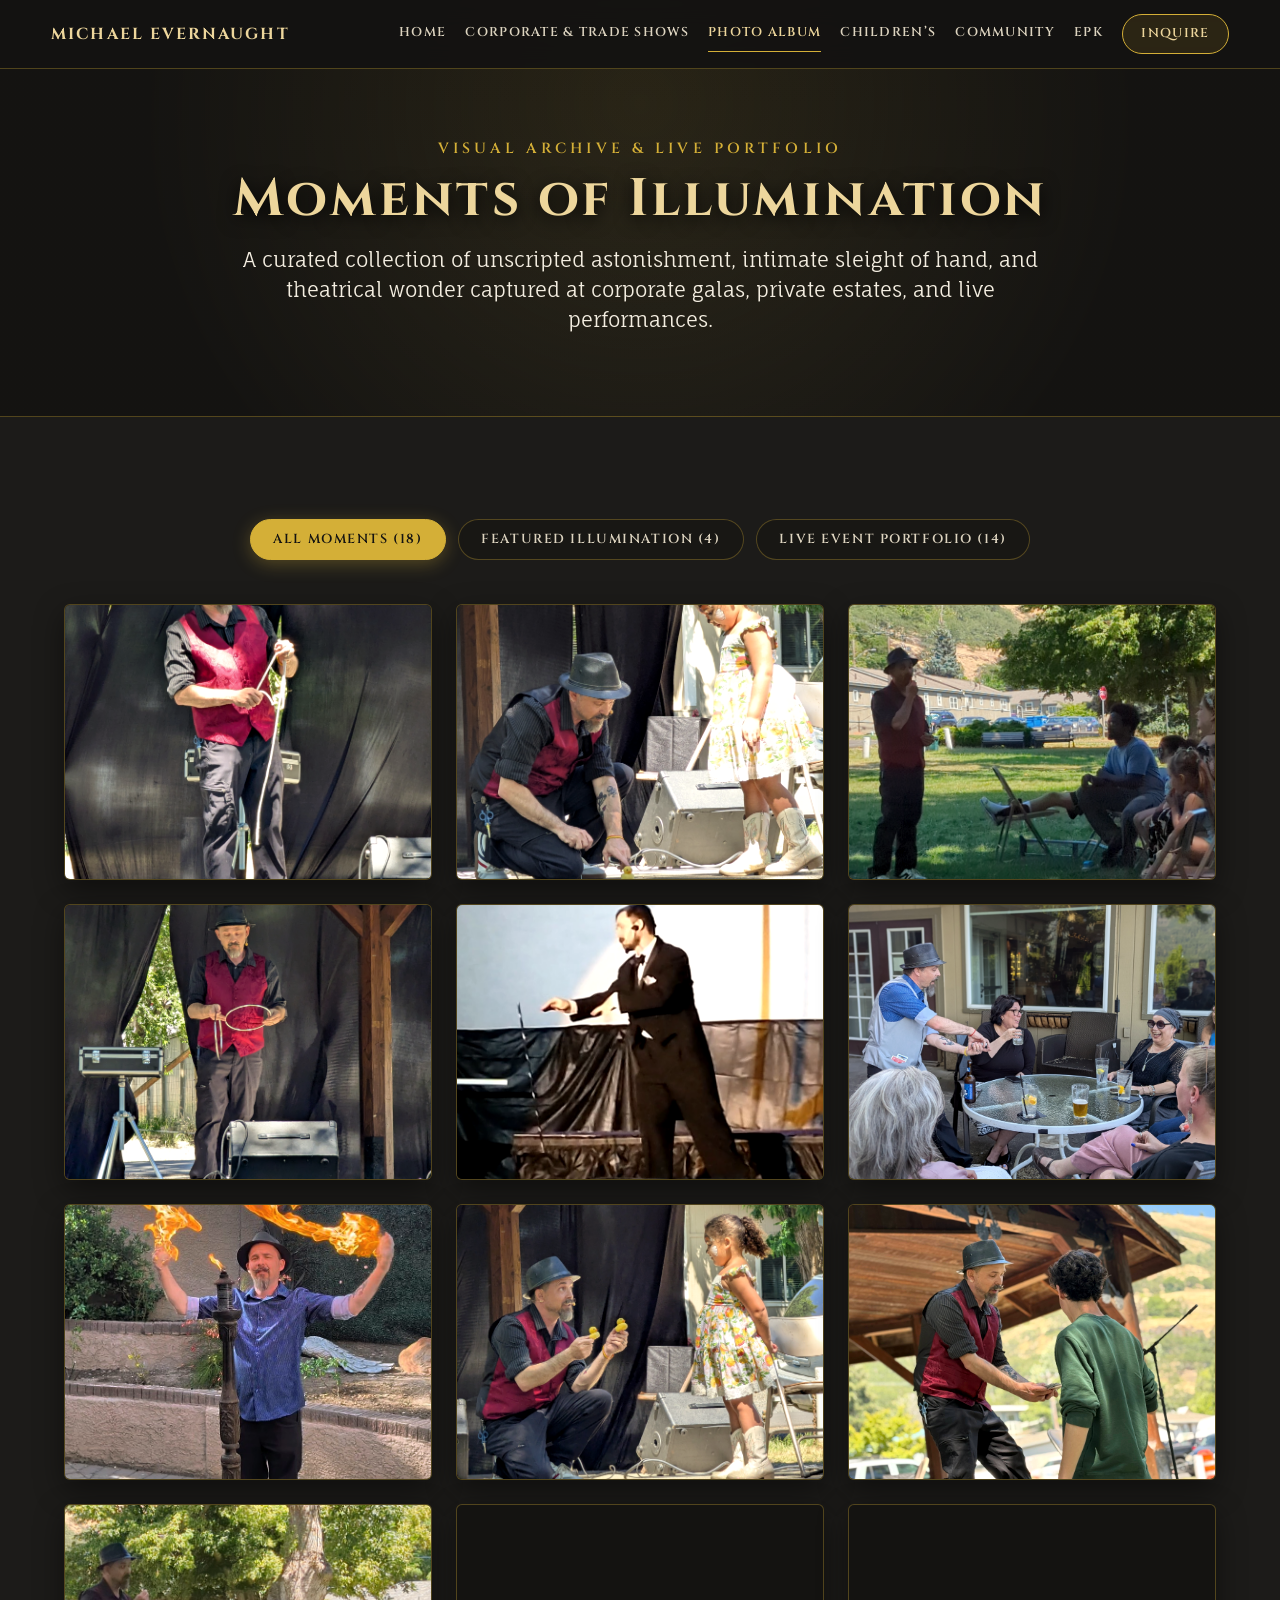
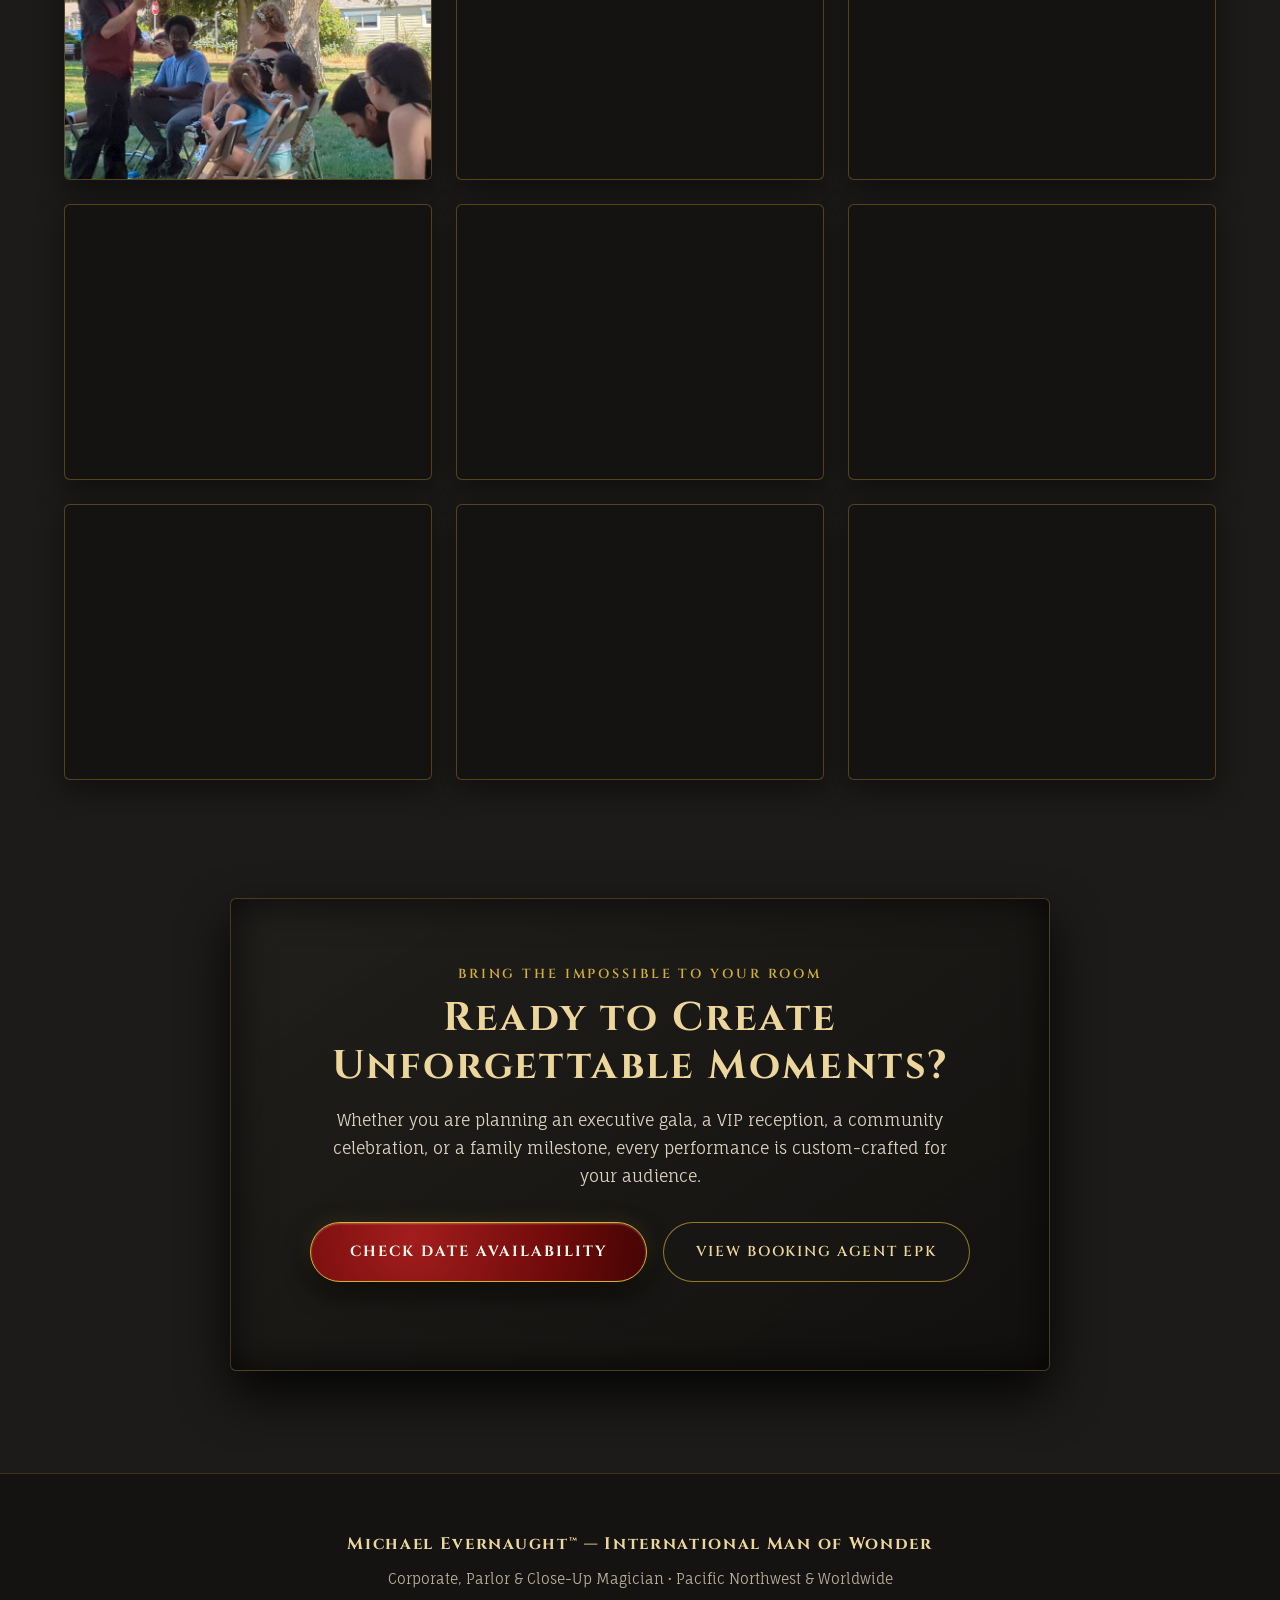
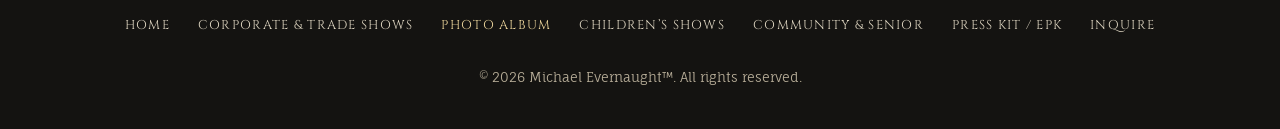
==== commit d1bfafb8: "Update album.html" ====
--- a/album.html
+++ b/album.html
@@ -59,7 +59,8 @@
                 <span class="nav-toggle-bar"></span>
             </button>
             <div class="nav-links" id="primary-nav-links">
-                <a href="./index.html">Main Site</a>
+                <a href="./index.html">Home</a>
+                <a href="./corporate.html">Corporate &amp; Trade Shows</a>
                 <a href="./album.html" aria-current="page">Photo Album</a>
                 <a href="./childrens.html">Children&rsquo;s</a>
                 <a href="./community.html">Community</a>
@@ -130,7 +131,8 @@
             <p class="footer-brand">Michael Evernaught&trade; &mdash; International Man of Wonder</p>
             <p class="footer-meta">Corporate, Parlor &amp; Close-Up Magician &bull; Pacific Northwest &amp; Worldwide</p>
             <nav class="footer-links" aria-label="Footer Navigation">
-                <a href="./index.html">Main Site</a>
+                <a href="./index.html">Home</a>
+                <a href="./corporate.html">Corporate &amp; Trade Shows</a>
                 <a href="./album.html" aria-current="page">Photo Album</a>
                 <a href="./childrens.html">Children&rsquo;s Shows</a>
                 <a href="./community.html">Community &amp; Senior</a>
--- a/Styles/style.css
+++ b/Styles/style.css
@@ -2,7 +2,7 @@
    1. CSS Variables & Design Tokens
    ========================================== */
 :root {
-    /* Typography (Loaded via <link rel="preconnect"> in index.html) */
+    /* Typography (Loaded via <link rel="preconnect"> in HTML <head>) */
     --font-main: 'Fauna One', Georgia, serif;
     --font-heading: 'Cinzel', Georgia, serif;
 
@@ -44,16 +44,23 @@
     font-size: 1rem;
     line-height: 1.75;
     overflow-x: hidden;
+    display: flex;
+    flex-direction: column;
+    min-height: 100vh;
     -webkit-font-smoothing: antialiased;
     -moz-osx-font-smoothing: grayscale;
+}
+
+main {
+    flex-grow: 1;
 }
 
 /* Shared Display Heading Font */
 h1, h2, h3,
 .nav-brand, .nav-links a,
 .hero-kicker, .wax-seal, .btn-secondary, .btn-epk,
-.experience-tag, .form-group label,
-#lightbox-caption, .close-lightbox {
+.experience-tag, .credential-badge, .filter-btn,
+.form-group label, #lightbox-caption, .close-lightbox {
     font-family: var(--font-heading);
 }
 
@@ -122,23 +129,26 @@
 }
 
 /* Star Bullet Lists (Strictly Scoped to Direct Children) */
-.services-list {
+.services-list,
+.info-list {
     list-style: none;
     padding: 0;
     margin: 1.5rem 0 0 0;
     text-align: left;
 }
 
-.services-list > li {
+.services-list > li,
+.info-list > li {
     position: relative;
     padding-left: 1.75rem;
-    margin-bottom: 0.85rem;
-    font-size: 0.96rem;
-    line-height: 1.65;
+    margin-bottom: 0.95rem;
+    font-size: 0.98rem;
+    line-height: 1.7;
     color: var(--color-text);
 }
 
-.services-list > li::before {
+.services-list > li::before,
+.info-list > li::before {
     content: "✦";
     position: absolute;
     left: 0;
@@ -147,7 +157,7 @@
 }
 
 /* ==========================================
-   4. Sticky Navigation Bar
+   4. Sticky Navigation Bar (Unified Site-Wide)
    ========================================== */
 .site-nav {
     position: fixed;
@@ -162,21 +172,21 @@
 }
 
 .nav-container {
-    max-width: 1280px;
+    max-width: 1320px;
     margin: 0 auto;
-    padding: 0.85rem 5%;
+    padding: 0.85rem 4%;
     display: flex;
     justify-content: space-between;
     align-items: center;
-    gap: 1.5rem;
+    gap: 1.25rem;
 }
 
 .nav-brand {
     color: var(--color-gold-light);
     text-decoration: none;
-    font-size: 1.05rem;
+    font-size: 1rem;
     font-weight: 700;
-    letter-spacing: 0.14em;
+    letter-spacing: 0.13em;
     text-transform: uppercase;
     white-space: nowrap;
 }
@@ -184,26 +194,33 @@
 .nav-links {
     display: flex;
     align-items: center;
-    gap: 1.5rem;
+    gap: 1.2rem;
 }
 
 .nav-links a {
     color: var(--color-text);
     text-decoration: none;
-    font-size: 0.85rem;
+    font-size: 0.8rem;
     font-weight: 600;
-    letter-spacing: 0.12em;
+    letter-spacing: 0.1em;
     text-transform: uppercase;
     padding: 0.4rem 0;
-    transition: color 0.25s ease;
-}
-
-.nav-links a:hover {
-    color: var(--color-gold-light);
+    white-space: nowrap;
+    border-bottom: 1.5px solid transparent;
+    transition: color 0.25s ease, border-color 0.25s ease;
+}
+
+.nav-links a:hover,
+.nav-links a[aria-current="page"] {
+    color: var(--color-gold-light);
+}
+
+.nav-links a[aria-current="page"] {
+    border-bottom-color: var(--color-gold);
 }
 
 .nav-links a.nav-cta {
-    padding: 0.55rem 1.25rem;
+    padding: 0.5rem 1.15rem;
     border: 1px solid var(--color-gold);
     border-radius: 999px;
     background: rgba(212, 175, 55, 0.12);
@@ -241,7 +258,7 @@
 }
 
 /* ==========================================
-   5. Hero Section (Above the Fold)
+   5. Hero Section & Inner-Page Header
    ========================================== */
 .hero-banner {
     position: relative;
@@ -290,6 +307,41 @@
     box-shadow: 0 24px 60px rgba(0, 0, 0, 0.85);
 }
 
+/* Compact Inner-Page Header (Community, Album, Template) */
+.page-header {
+    position: relative;
+    padding: 136px 5% 68px 5%;
+    background:
+        radial-gradient(circle at 50% 25%, rgba(212, 175, 55, 0.1) 0%, rgba(20, 19, 17, 0.95) 70%),
+        linear-gradient(180deg, #141311 0%, var(--color-bg-base) 100%);
+    text-align: center;
+    border-bottom: var(--border-gold);
+    overflow: hidden;
+}
+
+.page-header-inner {
+    max-width: 860px;
+    margin: 0 auto;
+    position: relative;
+    z-index: 2;
+}
+
+.credential-badge {
+    display: inline-flex;
+    align-items: center;
+    gap: 0.5rem;
+    padding: 0.4rem 1.1rem;
+    margin-bottom: 1.1rem;
+    border-radius: 999px;
+    background: rgba(212, 175, 55, 0.12);
+    border: 1px solid rgba(212, 175, 55, 0.42);
+    color: var(--color-gold-light);
+    font-size: 0.76rem;
+    font-weight: 600;
+    letter-spacing: 0.14em;
+    text-transform: uppercase;
+}
+
 .hero-kicker {
     margin: 0 0 0.5rem 0;
     font-size: clamp(0.78rem, 1.5vw, 0.92rem);
@@ -309,6 +361,11 @@
     text-shadow: 0 4px 18px rgba(0, 0, 0, 0.95);
 }
 
+.page-header h1 {
+    font-size: clamp(2rem, 4.5vw, 3.3rem);
+    margin-bottom: 0.85rem;
+}
+
 .tm-mark {
     font-size: 0.45em;
     vertical-align: super;
@@ -341,6 +398,11 @@
     align-items: center;
     gap: 1rem;
     margin-bottom: 1.5rem;
+}
+
+.page-header .hero-cta-group {
+    margin-top: 1.75rem;
+    margin-bottom: 0;
 }
 
 /* Primary Conversion CTA (.wax-seal) — High Affordance & WCAG 1.4.11 Compliant */
@@ -503,7 +565,7 @@
 .client-logo-box img {
     width: 100%;
     height: 100%;
-    object-fit: contain; /* Preserves full rectangular logos without cropping */
+    object-fit: contain;
     display: block;
 }
 
@@ -522,7 +584,7 @@
 }
 
 /* ==========================================
-   7. Video Highlight Reel Section
+   7. Video Highlight Reel & 2-Column Split (.details-grid)
    ========================================== */
 .video-section {
     padding: clamp(4.5rem, 8vw, 6.5rem) 5%;
@@ -546,6 +608,45 @@
     height: 100%;
     border: 0;
     display: block;
+}
+
+/* 2-Column Media & Feature Split (Used on Community & Template Pages) */
+.split-section {
+    padding: clamp(4.5rem, 8vw, 6.5rem) 5%;
+    background: var(--color-bg-alt);
+}
+
+.details-grid {
+    max-width: 1200px;
+    margin: 0 auto;
+    display: grid;
+    grid-template-columns: 1.1fr 0.9fr;
+    gap: 3rem;
+    align-items: center;
+}
+
+.details-grid .video-container {
+    width: 100%;
+    margin: 0;
+}
+
+.info-box {
+    text-align: left;
+}
+
+.info-box h2,
+.info-box h3 {
+    margin: 0 0 1rem 0;
+    font-size: clamp(1.5rem, 2.5vw, 2rem);
+    color: var(--color-gold-light);
+    letter-spacing: 0.05em;
+}
+
+.info-box p {
+    margin: 0 0 1.25rem 0;
+    font-size: 1.02rem;
+    line-height: 1.75;
+    color: var(--color-text);
 }
 
 /* ==========================================
@@ -629,9 +730,10 @@
 }
 
 /* ==========================================
-   9. Gallery Carousel & Accessible Lightbox
+   9. Gallery Carousel, Portfolio Album Grid & Lightbox
    ========================================== */
-.gallery-section {
+.gallery-section,
+.album-section {
     padding: clamp(4.5rem, 8vw, 6.5rem) 5%;
     background: var(--color-bg-base);
     text-align: center;
@@ -732,6 +834,119 @@
     color: var(--color-gold);
     letter-spacing: 0.1em;
     white-space: nowrap;
+}
+
+/* Standalone Photo Album Filter Tabs & Masonry Grid (album.html) */
+.album-filter-bar {
+    display: flex;
+    flex-wrap: wrap;
+    justify-content: center;
+    gap: 0.75rem;
+    margin: 0 auto 2.75rem auto;
+}
+
+.filter-btn {
+    padding: 0.65rem 1.4rem;
+    background: rgba(24, 23, 20, 0.85);
+    color: var(--color-text);
+    border: 1px solid var(--color-gold-dim);
+    border-radius: 999px;
+    font-size: 0.82rem;
+    font-weight: 600;
+    letter-spacing: 0.12em;
+    text-transform: uppercase;
+    cursor: pointer;
+    transition: background 0.25s ease, color 0.25s ease, border-color 0.25s ease, transform 0.2s ease;
+}
+
+.filter-btn:hover {
+    border-color: var(--color-gold-light);
+    color: var(--color-gold-light);
+    transform: translateY(-1px);
+}
+
+.filter-btn.active,
+.filter-btn[aria-pressed="true"] {
+    background: var(--color-gold);
+    color: #141311;
+    border-color: var(--color-gold);
+    box-shadow: 0 4px 18px rgba(212, 175, 55, 0.32);
+}
+
+.album-grid {
+    max-width: 1280px;
+    margin: 0 auto;
+    display: grid;
+    grid-template-columns: repeat(auto-fill, minmax(290px, 1fr));
+    gap: 1.5rem;
+}
+
+.album-card {
+    position: relative;
+    aspect-ratio: 4 / 3;
+    border: var(--border-gold);
+    border-radius: 6px;
+    overflow: hidden;
+    background: #141311;
+    box-shadow: var(--shadow-subtle);
+    cursor: pointer;
+    margin: 0;
+    transition: transform 0.3s ease, border-color 0.3s ease, box-shadow 0.3s ease;
+}
+
+.album-card:hover,
+.album-card:focus-visible {
+    transform: translateY(-4px);
+    border-color: var(--color-gold-light);
+    box-shadow: var(--shadow-heavy);
+}
+
+.album-card img {
+    width: 100%;
+    height: 100%;
+    object-fit: cover;
+    display: block;
+    filter: sepia(0.08) contrast(1.04);
+    transition: transform 0.45s ease, filter 0.35s ease;
+}
+
+.album-card:hover img,
+.album-card:focus-visible img {
+    transform: scale(1.04);
+    filter: none;
+}
+
+.album-card-overlay {
+    position: absolute;
+    inset: 0;
+    background: linear-gradient(to top, rgba(14, 13, 12, 0.92) 0%, rgba(14, 13, 12, 0.35) 45%, transparent 100%);
+    display: flex;
+    flex-direction: column;
+    justify-content: flex-end;
+    padding: 1.25rem;
+    text-align: left;
+    opacity: 0;
+    transition: opacity 0.3s ease;
+}
+
+.album-card:hover .album-card-overlay,
+.album-card:focus-visible .album-card-overlay {
+    opacity: 1;
+}
+
+.album-card-tag {
+    font-family: var(--font-heading);
+    font-size: 0.7rem;
+    letter-spacing: 0.14em;
+    text-transform: uppercase;
+    color: var(--color-gold);
+    margin-bottom: 0.25rem;
+}
+
+.album-card-caption {
+    font-size: 0.92rem;
+    line-height: 1.45;
+    color: #fff9ed;
 }
 
 /* Full-Viewport Accessible Lightbox */
@@ -866,7 +1081,7 @@
     margin: 1.5rem auto 2.25rem auto;
     max-width: 56ch;
     font-size: clamp(1.1rem, 2.2vw, 1.45rem);
-    font-style: normal; /* True Roman Cinzel without synthesized oblique distortion */
+    font-style: normal;
     line-height: 1.65;
     letter-spacing: 0.03em;
     color: var(--color-gold-light);
@@ -888,7 +1103,7 @@
     margin: 0 auto 1.5rem auto;
     font-size: 1.06rem;
     line-height: 1.85;
-    color: var(--color-text); /* Full AAA contrast — no opacity reduction */
+    color: var(--color-text);
 }
 
 .intro-text:last-child {
@@ -903,7 +1118,7 @@
 }
 
 /* ==========================================
-   11. Confidential Availability & Global Touring
+   11. Confidential Availability & Pillar Grids
    ========================================== */
 .availability-section {
     padding: clamp(4.5rem, 8vw, 6.5rem) 5%;
@@ -1066,7 +1281,7 @@
 }
 
 .form-control::placeholder {
-    color: rgba(221, 212, 192, 0.58); /* WCAG AA compliant placeholder contrast */
+    color: rgba(221, 212, 192, 0.58);
 }
 
 .form-control:focus {
@@ -1133,7 +1348,7 @@
 }
 
 /* ==========================================
-   13. Footer
+   13. Footer (Unified Site-Wide)
    ========================================== */
 .site-footer {
     background: var(--color-bg-elevated);
@@ -1143,7 +1358,7 @@
 }
 
 .footer-inner {
-    max-width: 960px;
+    max-width: 1080px;
     margin: 0 auto;
 }
 
@@ -1166,21 +1381,22 @@
     display: flex;
     flex-wrap: wrap;
     justify-content: center;
-    gap: 1rem 2rem;
+    gap: 0.9rem 1.75rem;
     margin-bottom: 1.75rem;
 }
 
 .footer-links a {
     color: var(--color-text);
     font-family: var(--font-heading);
-    font-size: 0.82rem;
+    font-size: 0.8rem;
     letter-spacing: 0.1em;
     text-transform: uppercase;
     text-decoration: none;
     transition: color 0.2s ease;
 }
 
-.footer-links a:hover {
+.footer-links a:hover,
+.footer-links a[aria-current="page"] {
     color: var(--color-gold-light);
 }
 
@@ -1193,7 +1409,7 @@
 /* ==========================================
    14. Active Responsive Breakpoints
    ========================================== */
-@media (max-width: 960px) {
+@media (max-width: 1080px) {
     .nav-toggle {
         display: flex;
     }
@@ -1209,7 +1425,7 @@
         flex-direction: column;
         align-items: center;
         padding: 1.25rem 5% 1.75rem 5%;
-        gap: 0.5rem;
+        gap: 0.4rem;
         box-shadow: 0 20px 40px rgba(0, 0, 0, 0.85);
     }
 
@@ -1222,17 +1438,29 @@
         max-width: 320px;
         text-align: center;
         padding: 0.75rem 1rem; /* >44px touch target height */
-        font-size: 0.92rem;
+        font-size: 0.9rem;
+        border-bottom: none;
     }
 
     .nav-links a.nav-cta {
         margin-top: 0.5rem;
+    }
+}
+
+@media (max-width: 900px) {
+    .details-grid {
+        grid-template-columns: 1fr;
+        gap: 2.25rem;
     }
 }
 
 @media (max-width: 640px) {
     .hero-banner {
         padding: 96px 4% 36px 4%;
+    }
+
+    .page-header {
+        padding: 116px 4% 48px 4%;
     }
 
     .hero-cta-group {
@@ -1258,6 +1486,11 @@
         flex-direction: column;
         align-items: flex-start;
         gap: 0.35rem;
+    }
+
+    .album-card-overlay {
+        opacity: 1;
+        background: linear-gradient(to top, rgba(14, 13, 12, 0.9) 0%, rgba(14, 13, 12, 0.2) 55%, transparent 100%);
     }
 
     #lightbox {
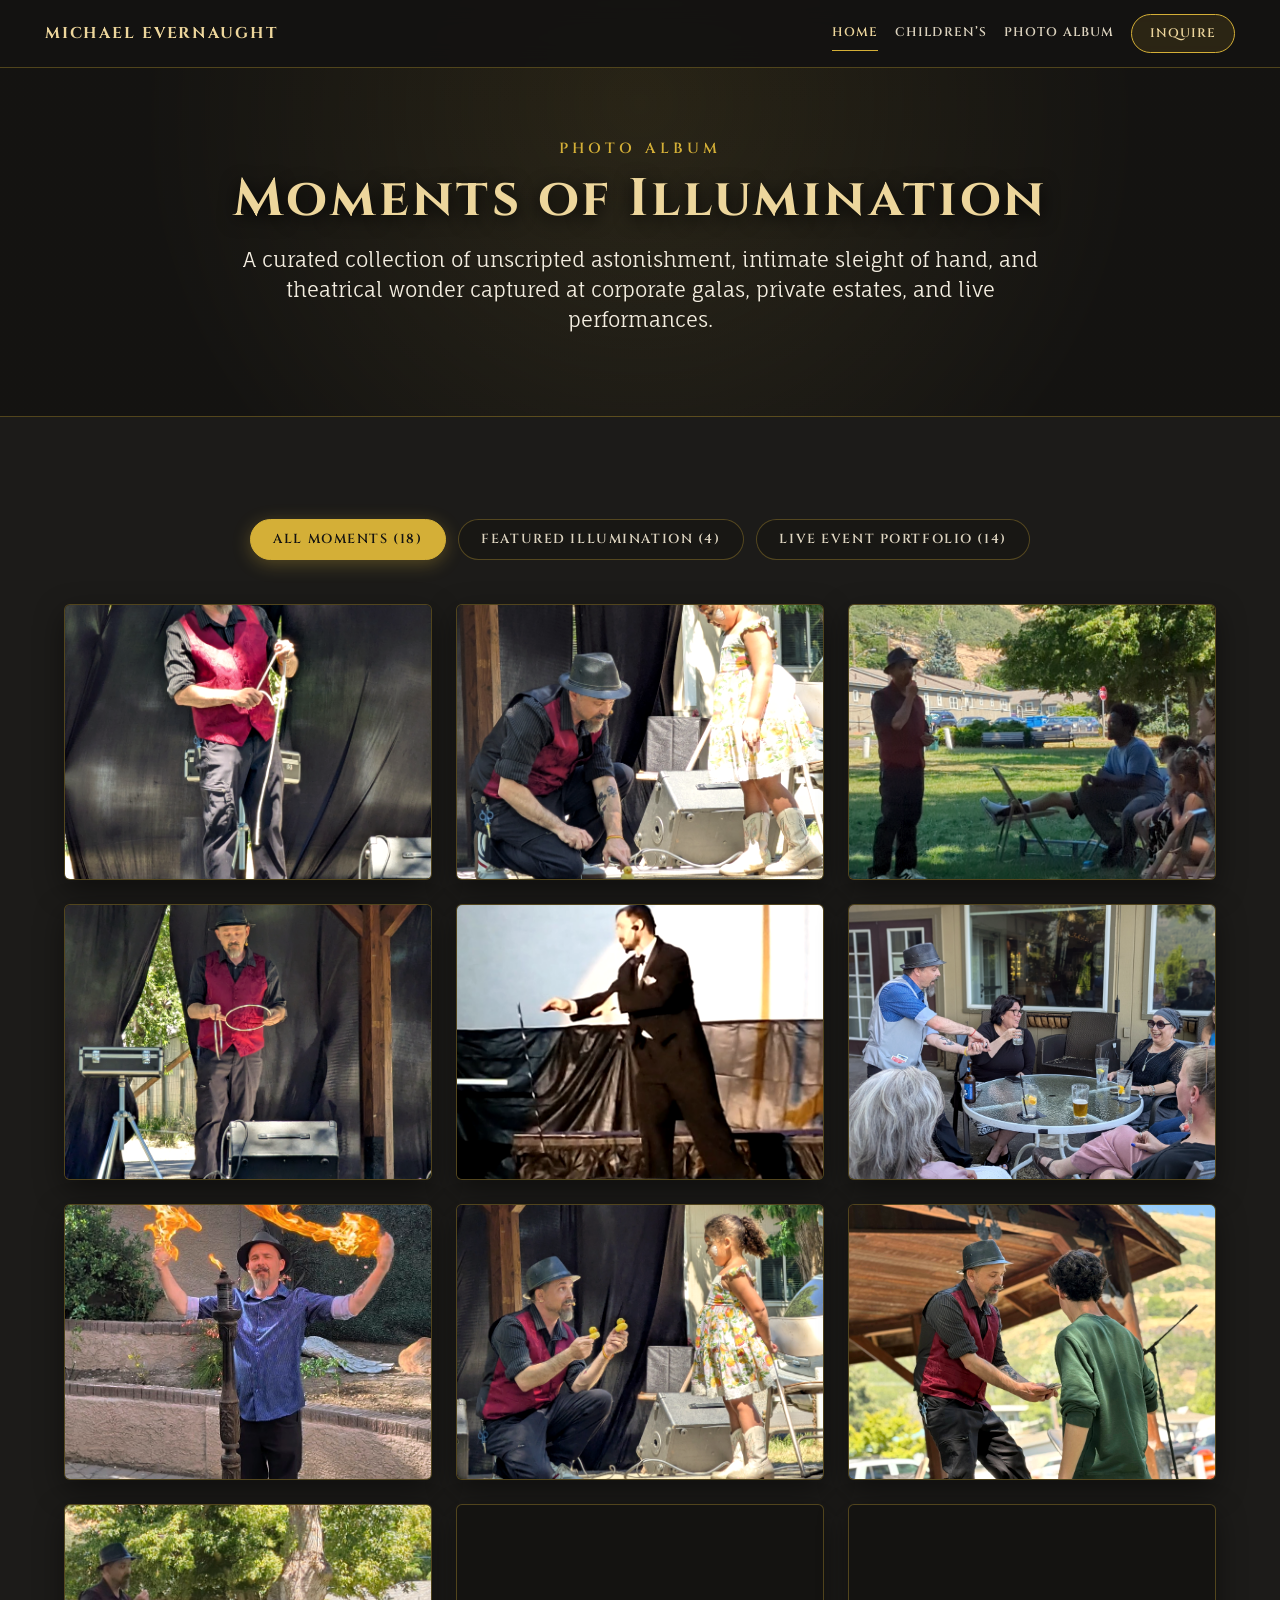
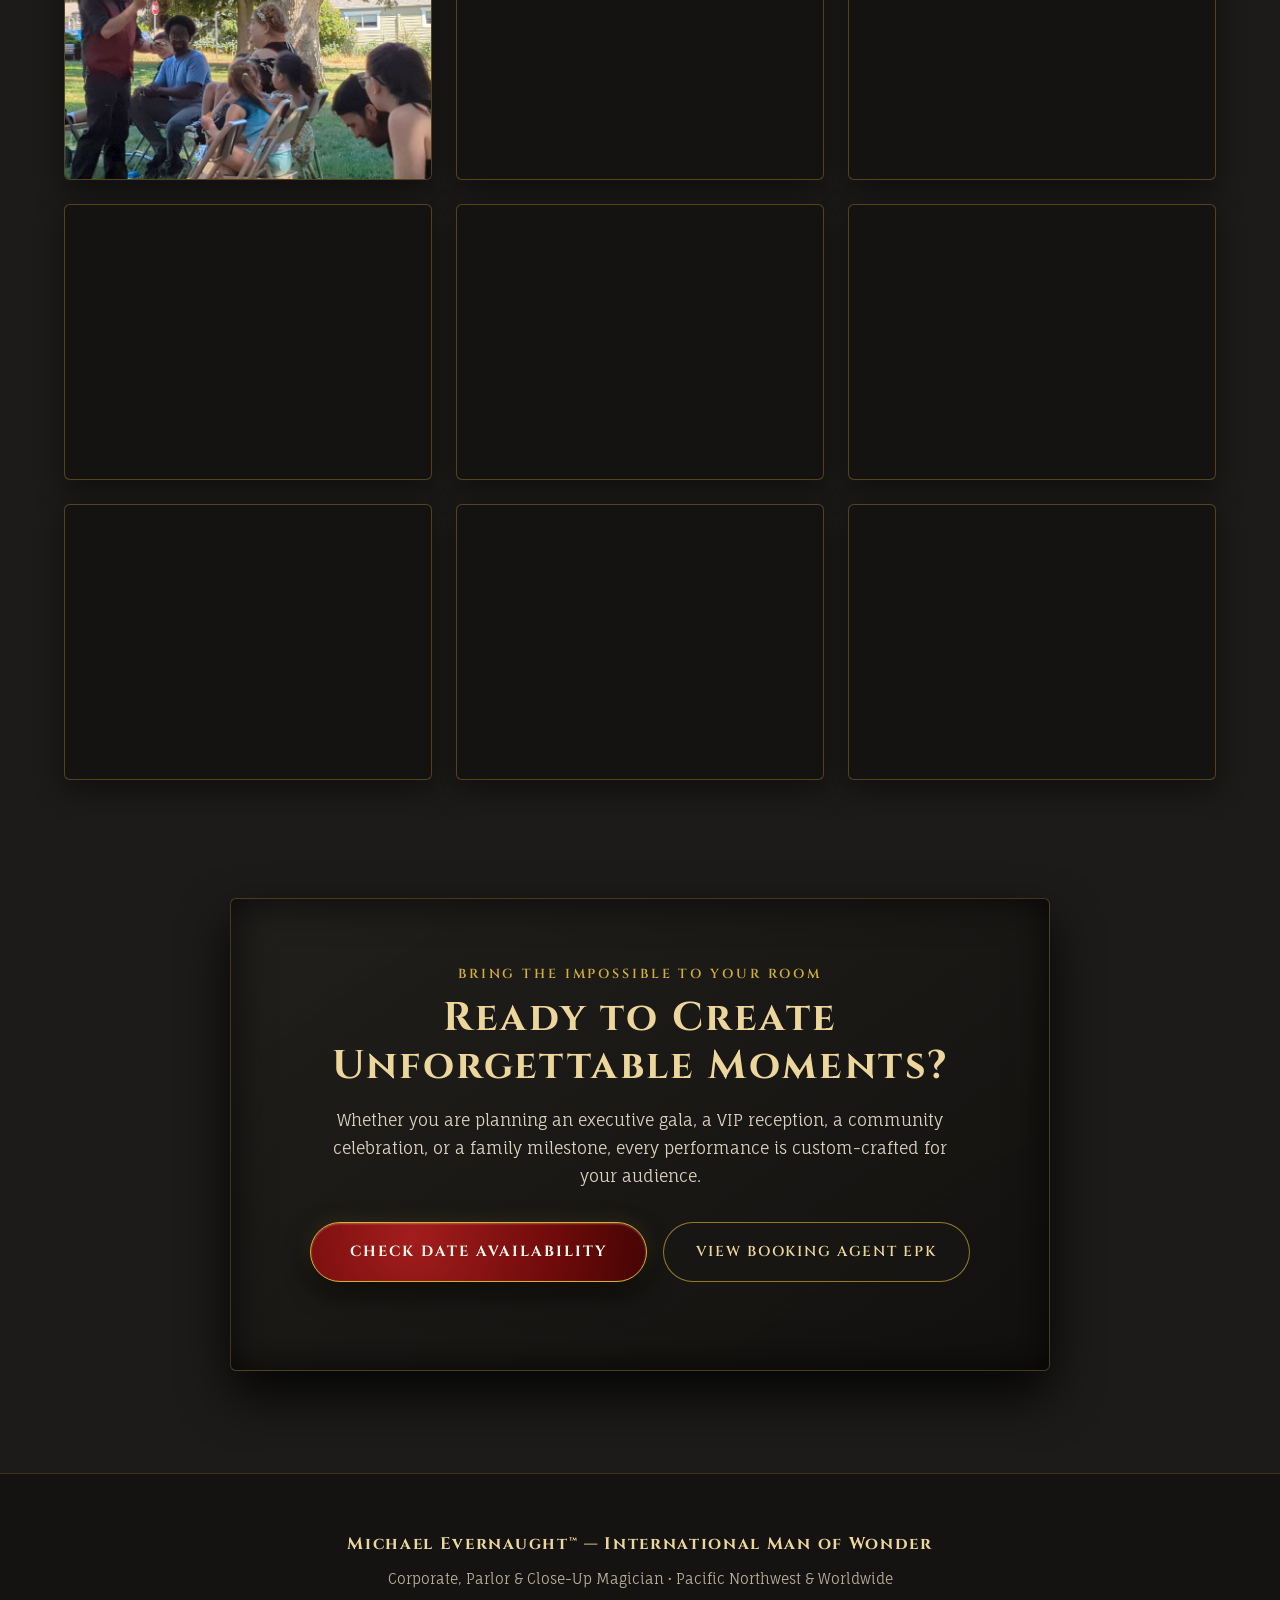
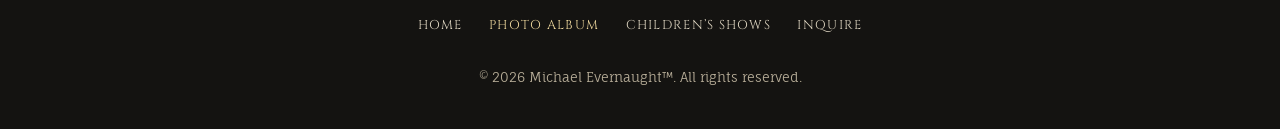
==== commit ae08b3e9: "BIG BIG update" ====
--- a/album.html
+++ b/album.html
@@ -58,14 +58,16 @@
                 <span class="nav-toggle-bar"></span>
                 <span class="nav-toggle-bar"></span>
             </button>
-            <div class="nav-links" id="primary-nav-links">
-                <a href="./index.html">Home</a>
-                <a href="./corporate.html">Corporate &amp; Trade Shows</a>
-                <a href="./album.html" aria-current="page">Photo Album</a>
+             <div class="nav-links" id="primary-nav-links">
+                <a href="./index.html" aria-current="page">Home</a>
+                <!-- <a href="./corporate.html">Corporate</a> -->
                 <a href="./childrens.html">Children&rsquo;s</a>
-                <a href="./community.html">Community</a>
-                <a href="./epk.html">EPK</a>
-                <a href="./index.html#contact" class="nav-cta">Inquire</a>
+                <!-- <a href="./community.html">Community</a> -->
+                <!-- <a href="./events.html">Events</a> -->
+                <a href="./album.html">Photo Album</a>
+                <!-- <a href="./epk.html">EPK</a> -->
+                <a href="#contact" class="nav-cta">Inquire</a>
+                
             </div>
         </div>
     </nav>
@@ -89,7 +91,7 @@
         <!-- 1. INNER-PAGE HEADER -->
         <header class="page-header">
             <div class="page-header-inner">
-                <p class="hero-kicker">Visual Archive &amp; Live Portfolio</p>
+                <p class="hero-kicker">Photo Album</p>
                 <h1>Moments of Illumination</h1>
                 <p class="subtitle">
                     A curated collection of unscripted astonishment, intimate sleight of hand, and theatrical wonder captured at corporate galas, private estates, and live performances.
@@ -132,11 +134,11 @@
             <p class="footer-meta">Corporate, Parlor &amp; Close-Up Magician &bull; Pacific Northwest &amp; Worldwide</p>
             <nav class="footer-links" aria-label="Footer Navigation">
                 <a href="./index.html">Home</a>
-                <a href="./corporate.html">Corporate &amp; Trade Shows</a>
+                <!-- <a href="./corporate.html">Corporate &amp; Trade Shows</a> -->
                 <a href="./album.html" aria-current="page">Photo Album</a>
                 <a href="./childrens.html">Children&rsquo;s Shows</a>
-                <a href="./community.html">Community &amp; Senior</a>
-                <a href="./epk.html">Press Kit / EPK</a>
+                <!-- <a href="./community.html">Community &amp; Senior</a> -->
+                <!-- <a href="./epk.html">Press Kit / EPK</a> -->
                 <a href="./index.html#contact">Inquire</a>
             </nav>
             <p class="footer-copy">&copy; 2026 Michael Evernaught&trade;. All rights reserved.</p>
--- a/Styles/style.css
+++ b/Styles/style.css
@@ -60,6 +60,7 @@
 .nav-brand, .nav-links a,
 .hero-kicker, .wax-seal, .btn-secondary, .btn-epk,
 .experience-tag, .credential-badge, .filter-btn,
+.gateway-link, .process-step-num,
 .form-group label, #lightbox-caption, .close-lightbox {
     font-family: var(--font-heading);
 }
@@ -172,21 +173,21 @@
 }
 
 .nav-container {
-    max-width: 1320px;
+    max-width: 1360px;
     margin: 0 auto;
-    padding: 0.85rem 4%;
+    padding: 0.85rem 3.5%;
     display: flex;
     justify-content: space-between;
     align-items: center;
-    gap: 1.25rem;
+    gap: 1rem;
 }
 
 .nav-brand {
     color: var(--color-gold-light);
     text-decoration: none;
-    font-size: 1rem;
+    font-size: 0.98rem;
     font-weight: 700;
-    letter-spacing: 0.13em;
+    letter-spacing: 0.12em;
     text-transform: uppercase;
     white-space: nowrap;
 }
@@ -194,15 +195,15 @@
 .nav-links {
     display: flex;
     align-items: center;
-    gap: 1.2rem;
+    gap: 1.05rem;
 }
 
 .nav-links a {
     color: var(--color-text);
     text-decoration: none;
-    font-size: 0.8rem;
+    font-size: 0.78rem;
     font-weight: 600;
-    letter-spacing: 0.1em;
+    letter-spacing: 0.09em;
     text-transform: uppercase;
     padding: 0.4rem 0;
     white-space: nowrap;
@@ -220,7 +221,7 @@
 }
 
 .nav-links a.nav-cta {
-    padding: 0.5rem 1.15rem;
+    padding: 0.5rem 1.1rem;
     border: 1px solid var(--color-gold);
     border-radius: 999px;
     background: rgba(212, 175, 55, 0.12);
@@ -307,7 +308,7 @@
     box-shadow: 0 24px 60px rgba(0, 0, 0, 0.85);
 }
 
-/* Compact Inner-Page Header (Community, Album, Template) */
+/* Compact Inner-Page Header (Corporate, Community, Album, Template) */
 .page-header {
     position: relative;
     padding: 136px 5% 68px 5%;
@@ -320,26 +321,38 @@
 }
 
 .page-header-inner {
-    max-width: 860px;
+    max-width: 880px;
     margin: 0 auto;
     position: relative;
     z-index: 2;
 }
 
+.credential-group {
+    display: flex;
+    flex-wrap: wrap;
+    justify-content: center;
+    gap: 0.65rem;
+    margin-bottom: 1.15rem;
+}
+
 .credential-badge {
     display: inline-flex;
     align-items: center;
     gap: 0.5rem;
-    padding: 0.4rem 1.1rem;
+    padding: 0.4rem 1.05rem;
     margin-bottom: 1.1rem;
     border-radius: 999px;
     background: rgba(212, 175, 55, 0.12);
     border: 1px solid rgba(212, 175, 55, 0.42);
     color: var(--color-gold-light);
-    font-size: 0.76rem;
+    font-size: 0.75rem;
     font-weight: 600;
-    letter-spacing: 0.14em;
-    text-transform: uppercase;
+    letter-spacing: 0.13em;
+    text-transform: uppercase;
+}
+
+.credential-group .credential-badge {
+    margin-bottom: 0;
 }
 
 .hero-kicker {
@@ -495,7 +508,7 @@
    6. Client Social Proof Marquee
    ========================================== */
 .client-marquee-section {
-    padding: 3rem 0;
+    padding: 2.75rem 0;
     background: var(--color-bg-elevated);
     border-bottom: 1px solid rgba(212, 175, 55, 0.15);
     overflow: hidden;
@@ -503,7 +516,7 @@
 
 .client-marquee-title-wrap {
     max-width: 1200px;
-    margin: 0 auto 1.5rem auto;
+    margin: 0 auto 1.25rem auto;
     padding: 0 5%;
     text-align: center;
 }
@@ -512,7 +525,7 @@
     position: relative;
     width: 100%;
     overflow: hidden;
-    padding: 1rem 0;
+    padding: 0.85rem 0;
     mask-image: linear-gradient(to right, transparent, black 12%, black 88%, transparent);
     -webkit-mask-image: linear-gradient(to right, transparent, black 12%, black 88%, transparent);
 }
@@ -542,7 +555,7 @@
     display: flex;
     align-items: center;
     gap: 0.85rem;
-    padding: 0.65rem 1.35rem;
+    padding: 0.6rem 1.3rem;
     border-radius: 999px;
     background: rgba(34, 32, 29, 0.85);
     border: 1px solid rgba(212, 175, 55, 0.25);
@@ -550,8 +563,8 @@
 }
 
 .client-logo-box {
-    width: 48px;
-    height: 48px;
+    width: 46px;
+    height: 46px;
     border-radius: 8px;
     background: #f7f4ec;
     padding: 5px;
@@ -571,7 +584,7 @@
 
 .client-name {
     font-family: var(--font-heading);
-    font-size: 0.92rem;
+    font-size: 0.9rem;
     font-weight: 600;
     letter-spacing: 0.08em;
     color: var(--color-text);
@@ -587,7 +600,7 @@
    7. Video Highlight Reel & 2-Column Split (.details-grid)
    ========================================== */
 .video-section {
-    padding: clamp(4.5rem, 8vw, 6.5rem) 5%;
+    padding: clamp(4rem, 7vw, 6rem) 5%;
     background: radial-gradient(circle at center, #2b2925 0%, var(--color-bg-base) 100%);
     text-align: center;
 }
@@ -610,7 +623,7 @@
     display: block;
 }
 
-/* 2-Column Media & Feature Split (Used on Community & Template Pages) */
+/* 2-Column Media & Feature Split */
 .split-section {
     padding: clamp(4.5rem, 8vw, 6.5rem) 5%;
     background: var(--color-bg-alt);
@@ -650,14 +663,78 @@
 }
 
 /* ==========================================
-   8. Signature Event Experiences (#services)
+   8. Gateway Hub Cards (index.html) & Experiences Grid
    ========================================== */
 .services-section {
     padding: clamp(4.5rem, 8vw, 6.5rem) 5%;
     background: var(--color-bg-alt);
 }
 
-.experiences-grid {
+/* 4-Card Gateway Hub Grid (index.html) */
+.gateway-grid {
+    max-width: 1240px;
+    margin: 0 auto;
+    display: grid;
+    grid-template-columns: repeat(2, 1fr);
+    gap: 2rem;
+    align-items: stretch;
+}
+
+.gateway-card {
+    display: flex;
+    flex-direction: column;
+    justify-content: space-between;
+    text-align: left;
+    padding: 2.25rem 2.25rem;
+    transition: transform 0.3s ease, border-color 0.3s ease, box-shadow 0.3s ease;
+}
+
+.gateway-card:hover {
+    transform: translateY(-4px);
+    border-color: rgba(212, 175, 55, 0.55);
+}
+
+.gateway-card h3 {
+    margin: 0 0 0.65rem 0;
+    font-size: 1.45rem;
+    color: var(--color-gold-light);
+}
+
+.gateway-card p {
+    margin: 0 0 1.5rem 0;
+    font-size: 0.98rem;
+    line-height: 1.7;
+    color: var(--color-text);
+}
+
+.gateway-link {
+    align-self: flex-start;
+    display: inline-flex;
+    align-items: center;
+    gap: 0.45rem;
+    margin-top: auto;
+    padding: 0.65rem 1.35rem;
+    background: rgba(212, 175, 55, 0.12);
+    border: 1px solid rgba(212, 175, 55, 0.48);
+    border-radius: 999px;
+    color: var(--color-gold-light);
+    font-size: 0.8rem;
+    font-weight: 600;
+    letter-spacing: 0.12em;
+    text-transform: uppercase;
+    text-decoration: none;
+    transition: background 0.25s ease, color 0.25s ease, transform 0.2s ease;
+}
+
+.gateway-link:hover {
+    background: var(--color-gold);
+    color: #141311;
+    transform: translateX(3px);
+}
+
+/* 3-Column Experiences & Trade Show Process Grids */
+.experiences-grid,
+.process-grid {
     max-width: 1240px;
     margin: 0 auto;
     display: grid;
@@ -666,7 +743,8 @@
     align-items: stretch;
 }
 
-.experience-card {
+.experience-card,
+.process-card {
     display: flex;
     flex-direction: column;
     text-align: left;
@@ -674,7 +752,8 @@
     transition: transform 0.3s ease, border-color 0.3s ease;
 }
 
-.experience-card:hover {
+.experience-card:hover,
+.process-card:hover {
     transform: translateY(-4px);
     border-color: rgba(212, 175, 55, 0.5);
 }
@@ -694,9 +773,20 @@
     border-radius: 999px;
 }
 
-.experience-card h3 {
+.process-step-num {
+    display: inline-block;
+    font-size: 0.8rem;
+    font-weight: 700;
+    letter-spacing: 0.18em;
+    text-transform: uppercase;
+    color: var(--color-gold);
+    margin-bottom: 0.65rem;
+}
+
+.experience-card h3,
+.process-card h3 {
     margin: 0 0 0.85rem 0;
-    font-size: 1.4rem;
+    font-size: 1.38rem;
     font-weight: 700;
     letter-spacing: 0.04em;
     color: var(--color-gold-light);
@@ -1306,7 +1396,7 @@
     min-width: 280px;
 }
 
-/* Booking Agent EPK Callout */
+/* Booking Agent & B2B Callout */
 .epk-callout {
     margin-top: 2.75rem;
     padding-top: 2rem;
@@ -1317,6 +1407,13 @@
     gap: 0.85rem;
 }
 
+.epk-callout-links {
+    display: flex;
+    flex-wrap: wrap;
+    justify-content: center;
+    gap: 0.85rem;
+}
+
 .epk-callout-text {
     margin: 0;
     font-size: 0.95rem;
@@ -1327,12 +1424,12 @@
     display: inline-flex;
     align-items: center;
     justify-content: center;
-    padding: 0.85rem 1.75rem;
+    padding: 0.85rem 1.65rem;
     background: rgba(212, 175, 55, 0.1);
     color: var(--color-gold-light);
     border: 1px solid rgba(212, 175, 55, 0.55);
     border-radius: 4px;
-    font-size: 0.85rem;
+    font-size: 0.82rem;
     font-weight: 600;
     letter-spacing: 0.1em;
     text-transform: uppercase;
@@ -1358,7 +1455,7 @@
 }
 
 .footer-inner {
-    max-width: 1080px;
+    max-width: 1120px;
     margin: 0 auto;
 }
 
@@ -1381,7 +1478,7 @@
     display: flex;
     flex-wrap: wrap;
     justify-content: center;
-    gap: 0.9rem 1.75rem;
+    gap: 0.85rem 1.65rem;
     margin-bottom: 1.75rem;
 }
 
@@ -1409,7 +1506,7 @@
 /* ==========================================
    14. Active Responsive Breakpoints
    ========================================== */
-@media (max-width: 1080px) {
+@media (max-width: 1160px) {
     .nav-toggle {
         display: flex;
     }
@@ -1435,7 +1532,7 @@
 
     .nav-links a {
         width: 100%;
-        max-width: 320px;
+        max-width: 340px;
         text-align: center;
         padding: 0.75rem 1rem; /* >44px touch target height */
         font-size: 0.9rem;
@@ -1448,9 +1545,10 @@
 }
 
 @media (max-width: 900px) {
-    .details-grid {
+    .details-grid,
+    .gateway-grid {
         grid-template-columns: 1fr;
-        gap: 2.25rem;
+        gap: 1.75rem;
     }
 }
 
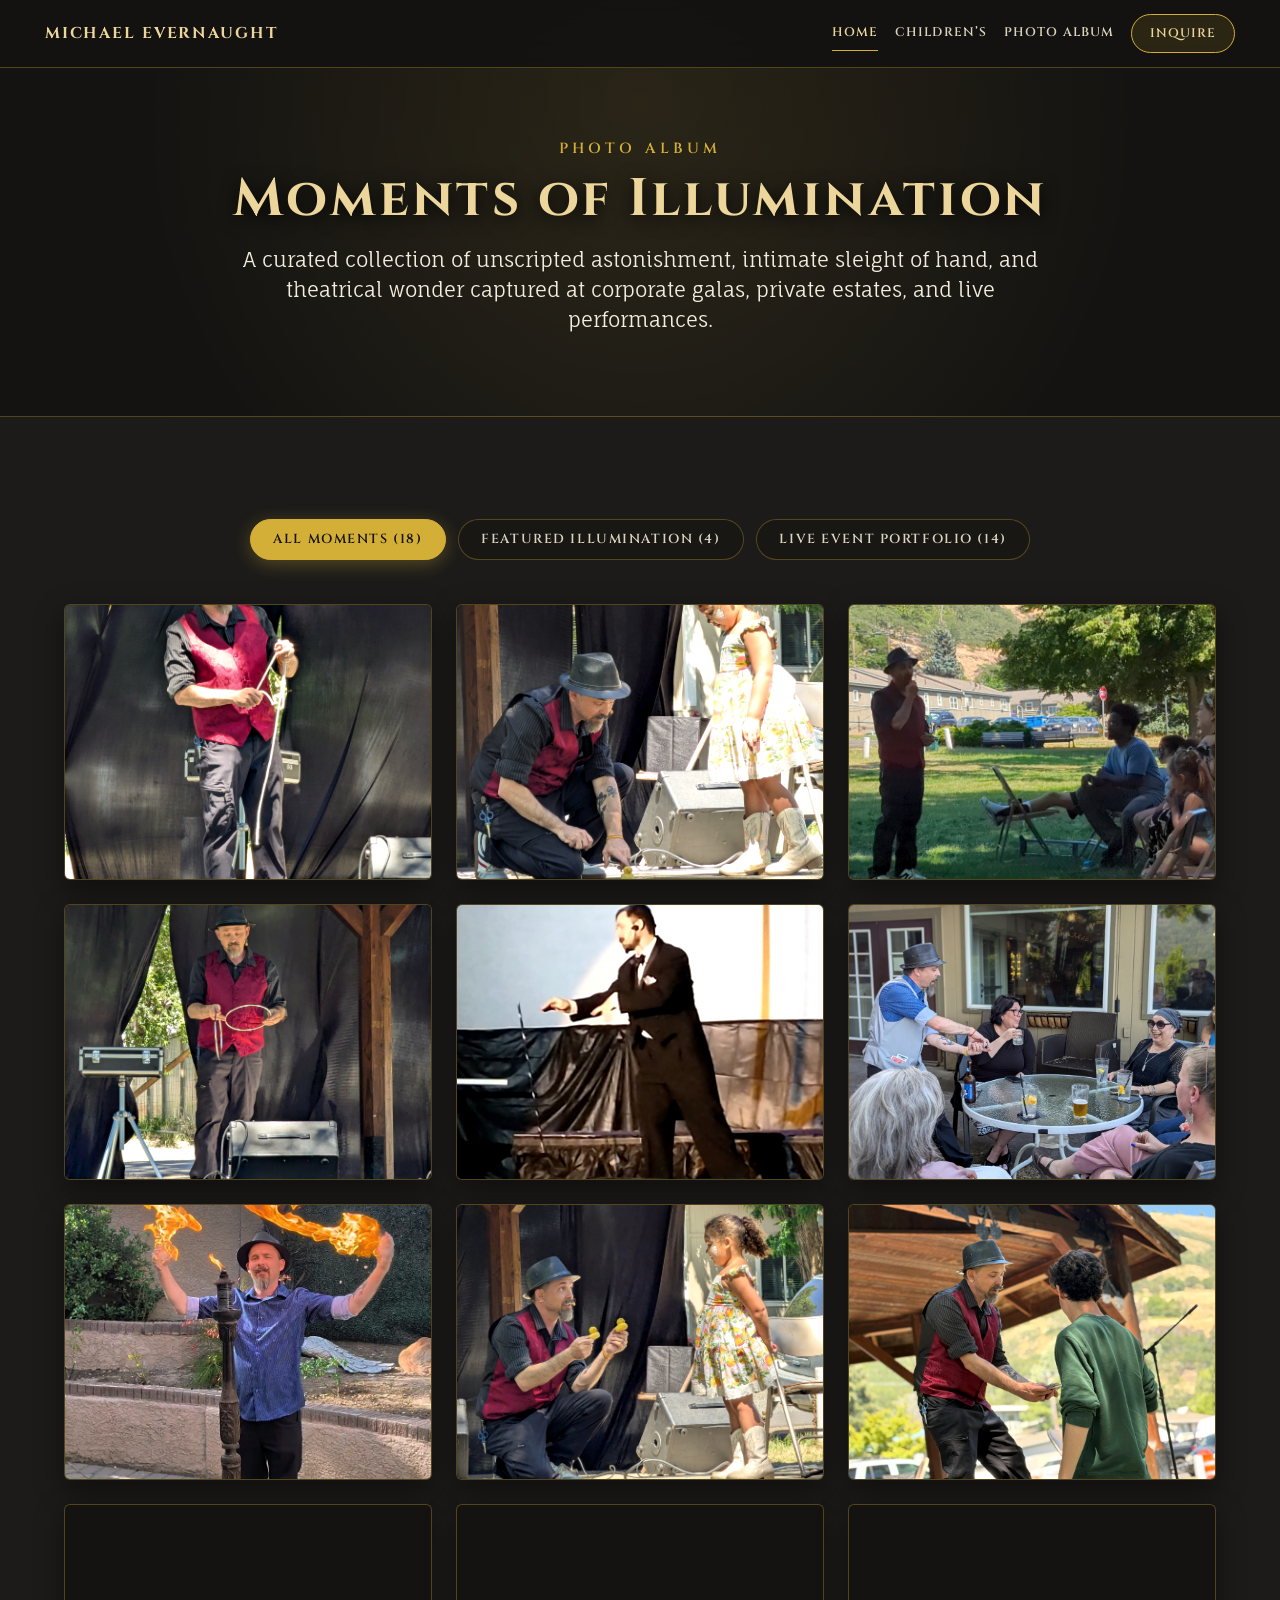
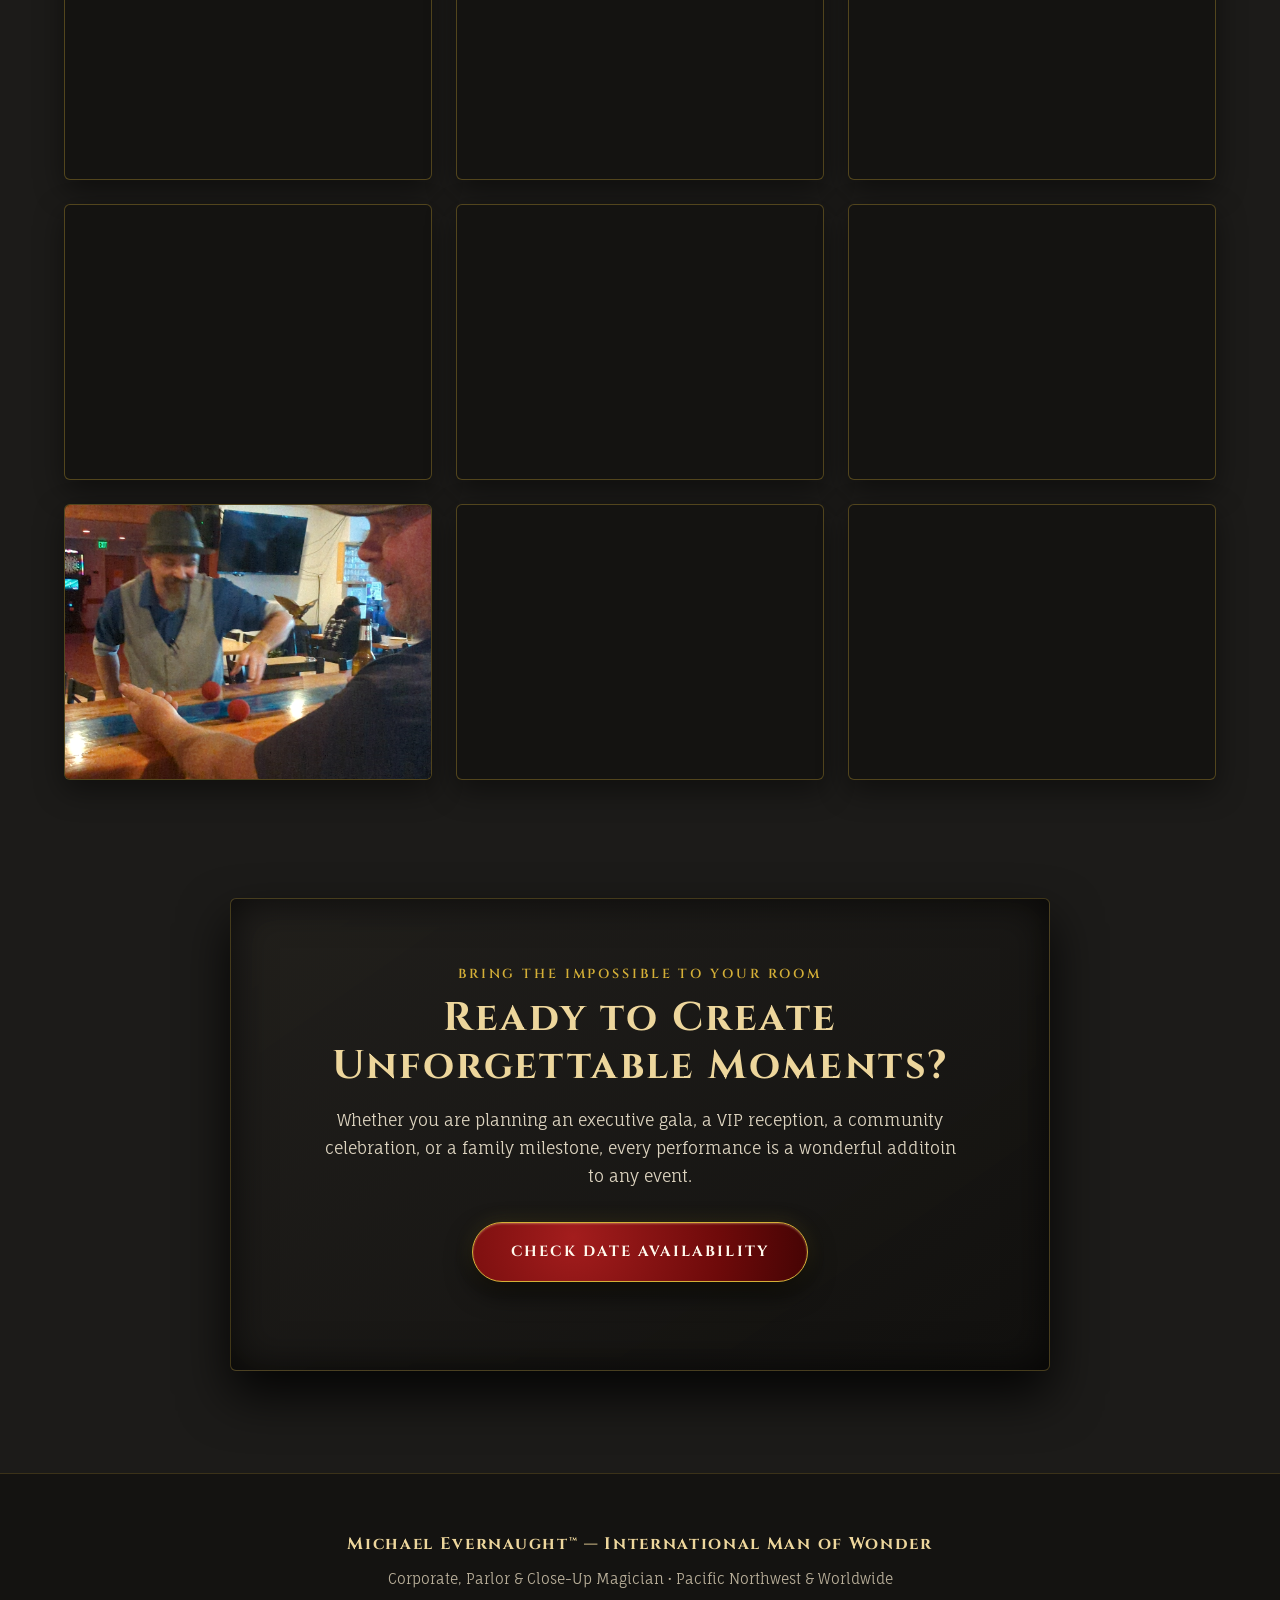
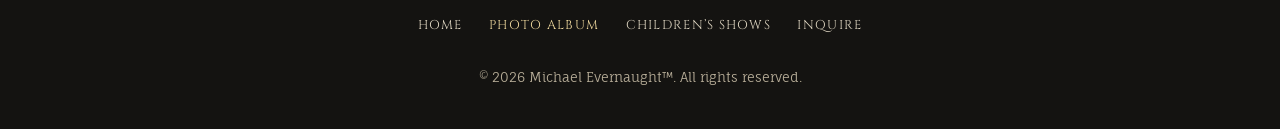
==== commit 297d6ebf: "Update album.html" ====
--- a/album.html
+++ b/album.html
@@ -118,11 +118,10 @@
                 <p class="section-eyebrow">Bring the Impossible to Your Room</p>
                 <h2 class="section-title">Ready to Create Unforgettable Moments?</h2>
                 <p class="contact-subtext">
-                    Whether you are planning an executive gala, a VIP reception, a community celebration, or a family milestone, every performance is custom-crafted for your audience.
+                    Whether you are planning an executive gala, a VIP reception, a community celebration, or a family milestone, every performance is a wonderful additoin to any event.
                 </p>
                 <div class="hero-cta-group" style="margin-bottom: 1.5rem;">
                     <a href="./index.html#contact" class="wax-seal">Check Date Availability</a>
-                    <a href="./epk.html" class="btn-secondary">View Booking Agent EPK</a>
                 </div>
             </div>
         </section>
